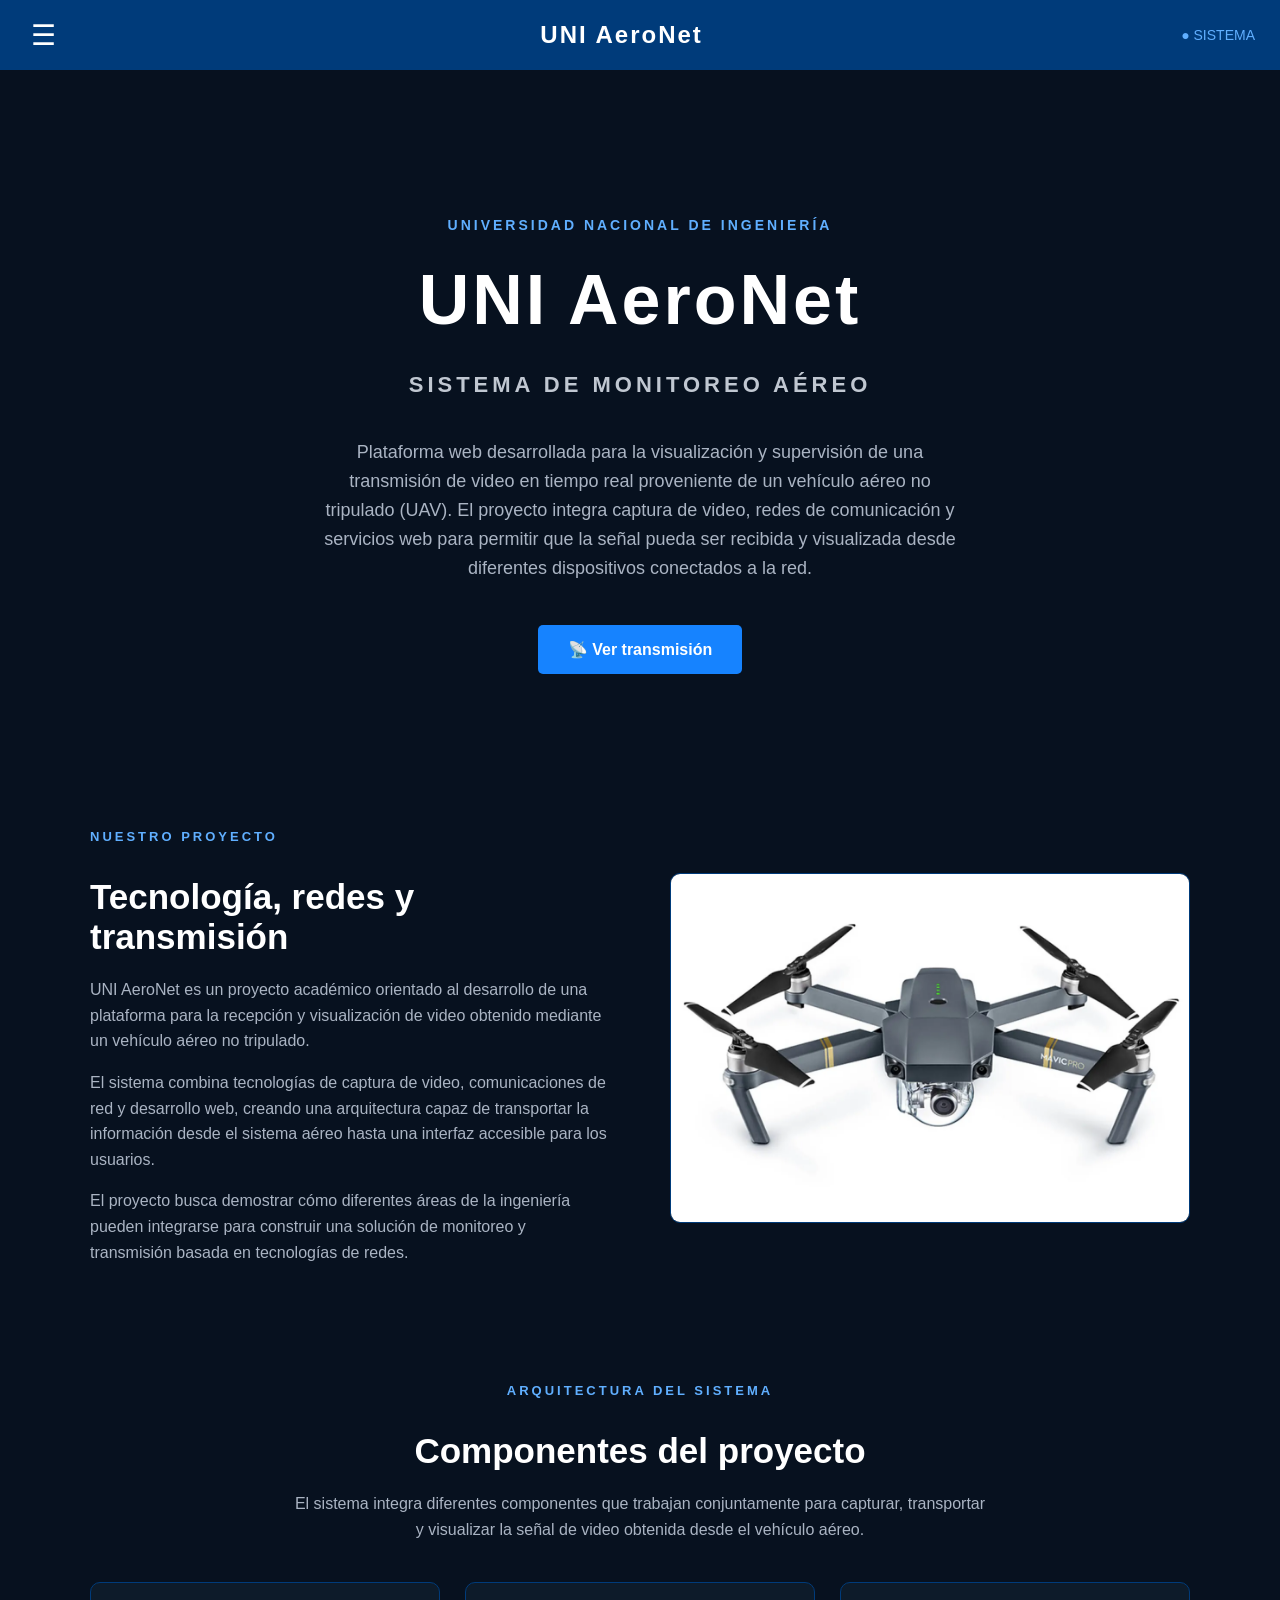
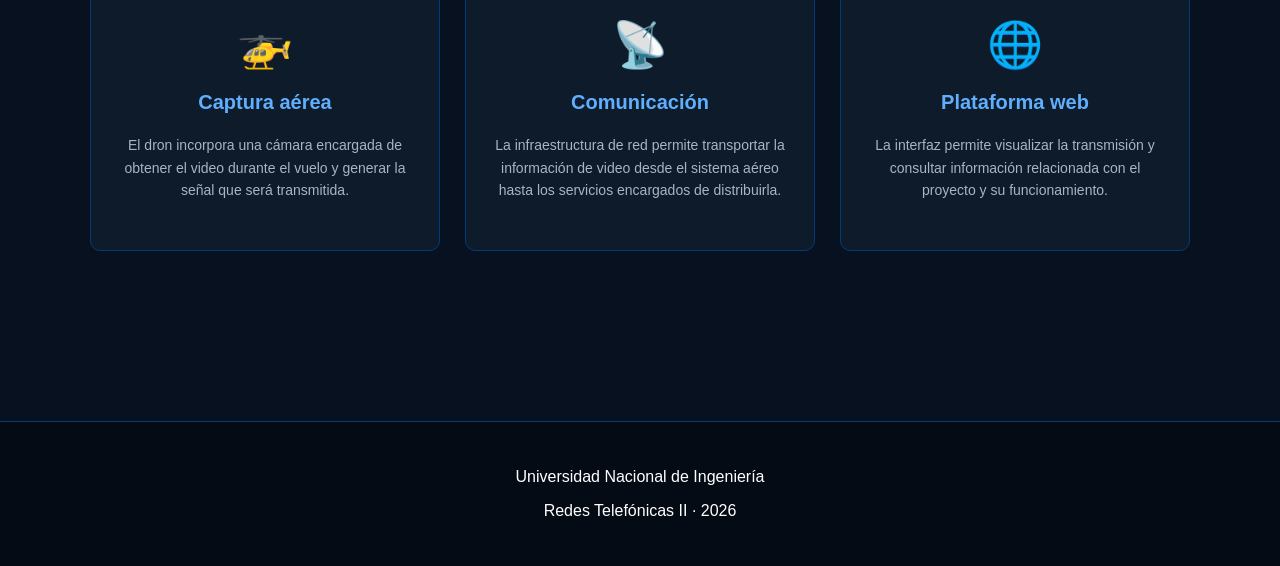
==== proyectoDron/index.html @ e0f22a38 "Add files via upload" ====
﻿<!DOCTYPE html>
<html lang="es">

<head>

    <!-- ================================================== -->
    <!-- CONFIGURACIÓN DE LA PÁGINA                          -->
    <!-- ================================================== -->

    <meta charset="UTF-8">
    <meta name="viewport" content="width=device-width, initial-scale=1.0">

    <title>UNI AeroNet</title>

    <link rel="stylesheet" href="css/style.css">

</head>


<body>

    <!-- ================================================== -->
    <!-- ENCABEZADO                                         -->
    <!-- ================================================== -->

    <header>

        <button id="menuButton">
            ☰
        </button>

        <h1>
            UNI AeroNet
        </h1>

        <div id="systemStatus">
            ● SISTEMA
        </div>

    </header>


    <!-- ================================================== -->
    <!-- MENÚ LATERAL                                       -->
    <!-- ================================================== -->

    <aside id="sideMenu">

        <button id="closeMenu">
            ✕
        </button>

        <h2>
            UNI AeroNet
        </h2>

        <nav>

            <button onclick="mostrarSeccion('inicio')">
                🏠 Inicio
            </button>

            <button onclick="mostrarSeccion('transmision')">
                📡 Transmisión
            </button>

            <button onclick="mostrarSeccion('multimedia')">
                🎥 Multimedia
            </button>

            <button onclick="mostrarSeccion('creditos')">
                👥 Créditos
            </button>

        </nav>

    </aside>


    <!-- ================================================== -->
    <!-- CONTENIDO PRINCIPAL                                -->
    <!-- ================================================== -->

    <main>


        <!-- ================================================== -->
        <!-- SECCIÓN: INICIO                                    -->
        <!-- ================================================== -->

        <section id="inicio" class="seccion">

            <!-- ================================================== -->
            <!-- PORTADA                                            -->
            <!-- ================================================== -->

            <div class="hero">

                <p class="heroUniversidad">
                    UNIVERSIDAD NACIONAL DE INGENIERÍA
                </p>

                <h2>
                    UNI AeroNet
                </h2>

                <h3>
                    SISTEMA DE MONITOREO AÉREO
                </h3>

                <p class="heroDescripcion">

                    Plataforma web desarrollada para la visualización
                    y supervisión de una transmisión de video en tiempo
                    real proveniente de un vehículo aéreo no tripulado (UAV).

                    El proyecto integra captura de video, redes de
                    comunicación y servicios web para permitir que la
                    señal pueda ser recibida y visualizada desde
                    diferentes dispositivos conectados a la red.

                </p>

                <button class="botonPrincipal"
                        onclick="mostrarSeccion('transmision')">

                    📡 Ver transmisión

                </button>

            </div>


            <!-- ================================================== -->
            <!-- INFORMACIÓN DEL PROYECTO                            -->
            <!-- ================================================== -->

            <div class="proyectoInicio">

                <div class="textoProyecto">

                    <p class="etiqueta">
                        NUESTRO PROYECTO
                    </p>

                    <h2>
                        Tecnología, redes y transmisión
                    </h2>

                    <p>

                        UNI AeroNet es un proyecto académico orientado
                        al desarrollo de una plataforma para la recepción
                        y visualización de video obtenido mediante un
                        vehículo aéreo no tripulado.

                    </p>

                    <p>

                        El sistema combina tecnologías de captura de video,
                        comunicaciones de red y desarrollo web, creando
                        una arquitectura capaz de transportar la información
                        desde el sistema aéreo hasta una interfaz accesible
                        para los usuarios.

                    </p>

                    <p>

                        El proyecto busca demostrar cómo diferentes áreas
                        de la ingeniería pueden integrarse para construir
                        una solución de monitoreo y transmisión basada
                        en tecnologías de redes.

                    </p>

                </div>


                <div class="imagenDron">

                    <img src="images/dron-referencia.jpg"
                         alt="Dron cuadricóptero con cámara">

                </div>

            </div>


            <!-- ================================================== -->
            <!-- ARQUITECTURA DEL SISTEMA                           -->
            <!-- ================================================== -->

            <div class="tecnologias">

                <p class="etiqueta">
                    ARQUITECTURA DEL SISTEMA
                </p>

                <h2>
                    Componentes del proyecto
                </h2>

                <p class="descripcionTecnologias">

                    El sistema integra diferentes componentes que trabajan
                    conjuntamente para capturar, transportar y visualizar
                    la señal de video obtenida desde el vehículo aéreo.

                </p>


                <div class="tarjetasTecnologia">

                    <div class="tarjeta">

                        <span class="icono">
                            🚁
                        </span>

                        <h3>
                            Captura aérea
                        </h3>

                        <p>

                            El dron incorpora una cámara encargada de
                            obtener el video durante el vuelo y generar
                            la señal que será transmitida.

                        </p>

                    </div>


                    <div class="tarjeta">

                        <span class="icono">
                            📡
                        </span>

                        <h3>
                            Comunicación
                        </h3>

                        <p>

                            La infraestructura de red permite transportar
                            la información de video desde el sistema aéreo
                            hasta los servicios encargados de distribuirla.

                        </p>

                    </div>


                    <div class="tarjeta">

                        <span class="icono">
                            🌐
                        </span>

                        <h3>
                            Plataforma web
                        </h3>

                        <p>

                            La interfaz permite visualizar la transmisión
                            y consultar información relacionada con el
                            proyecto y su funcionamiento.

                        </p>

                    </div>

                </div>

            </div>

        </section>


        <!-- ================================================== -->
        <!-- SECCIÓN: TRANSMISIÓN                               -->
        <!-- ================================================== -->

        <section id="transmision" class="seccion oculto">


            <p class="etiqueta">
                TRANSMISIÓN AÉREA
            </p>

            <h2>
                Transmisión en vivo
            </h2>

            <p>
                Señal proveniente del sistema aéreo.
            </p>



            <!-- ÁREA DEL VIDEO -->

            <div id="videoContainer">

                <img src="images/transmision-esperando.png"
                     alt="Grupo 1 esperando la conexión de la transmisión">

            </div>



            <!-- ESTADO DE LA TRANSMISIÓN -->

            <div class="estadoTransmision">


                <div class="estadoItem">

                    <span>
                        ●
                    </span>

                    <div>

                        <strong>
                            SISTEMA
                        </strong>

                        <p>
                            ESPERANDO
                        </p>

                    </div>

                </div>


                <div class="estadoItem">

                    <span>
                        ●
                    </span>

                    <div>

                        <strong>
                            CONEXIÓN
                        </strong>

                        <p>
                            ESPERANDO
                        </p>

                    </div>

                </div>


                <div class="estadoItem">

                    <span>
                        ●
                    </span>

                    <div>

                        <strong>
                            VIDEO
                        </strong>

                        <p>
                            ESPERANDO
                        </p>

                    </div>

                </div>


                <div class="estadoItem">

                    <span>
                        ●
                    </span>

                    <div>

                        <strong>
                            SEÑAL
                        </strong>

                        <p>
                            NO DISPONIBLE
                        </p>

                    </div>

                </div>


            </div>



            <!-- INFORMACIÓN DE LA TRANSMISIÓN -->

            <div class="sobreTransmision">

                <p class="etiqueta">
                    SOBRE LA TRANSMISIÓN
                </p>

                <p>

                    Esta plataforma permite visualizar la señal
                    de video obtenida mediante el sistema aéreo.
                    Cuando la transmisión se encuentre disponible,
                    será presentada en este espacio.

                </p>

            </div>

        </section>


        <!-- ================================================== -->
        <!-- SECCIÓN: MULTIMEDIA                                -->
        <!-- ================================================== -->

        <section id="multimedia" class="seccion oculto">


            <!-- ================================================== -->
            <!-- ENCABEZADO                                         -->
            <!-- ================================================== -->

            <p class="etiqueta">
                RECURSOS DEL PROYECTO
            </p>

            <h2>
                Multimedia
            </h2>

            <p class="descripcionMultimedia">

                Material audiovisual y recursos relacionados con los
                sistemas aéreos, las comunicaciones inalámbricas y el
                desarrollo de la plataforma UNI AeroNet.

            </p>



            <!-- ================================================== -->
            <!-- CATEGORÍAS                                         -->
            <!-- ================================================== -->

            <div class="categoriasMultimedia">


                <!-- ---------- Sistemas aéreos ---------- -->

                <div class="categoriaMultimedia">

                    <span class="iconoCategoria">
                        🚁
                    </span>

                    <h3>
                        Sistemas aéreos
                    </h3>

                    <p>
                        Información y material relacionado con la
                        construcción y funcionamiento de vehículos
                        aéreos no tripulados.
                    </p>

                </div>


                <!-- ---------- Comunicación y redes ---------- -->

                <div class="categoriaMultimedia">

                    <span class="iconoCategoria">
                        📡
                    </span>

                    <h3>
                        Comunicación y redes
                    </h3>

                    <p>
                        Recursos relacionados con la transmisión
                        inalámbrica de información y tecnologías
                        de comunicación como LoRa.
                    </p>

                </div>


                <!-- ---------- Desarrollo web ---------- -->

                <div class="categoriaMultimedia">

                    <span class="iconoCategoria">
                        💻
                    </span>

                    <h3>
                        Desarrollo web
                    </h3>

                    <p>
                        Material relacionado con HTML, CSS, JavaScript
                        y la construcción de la plataforma web.
                    </p>

                </div>


            </div>



            <!-- ================================================== -->
            <!-- VIDEOS RECOMENDADOS                                -->
            <!-- ================================================== -->

            <div class="multimediaBloque">

                <p class="etiqueta">
                    VIDEOS RECOMENDADOS
                </p>

                <h3 class="tituloMultimedia">
                    Guías y material de referencia
                </h3>


                <div class="videosGrid">


                    <!-- ================================================== -->
                    <!-- VIDEO 1: DRON                                     -->
                    <!-- ================================================== -->

                    <article class="videoYoutube">

                        <div class="miniaturaVideo">

                            <img src="https://img.youtube.com/vi/1TxWYpWXe4I/hqdefault.jpg"
                                 alt="Tutorial para armar un dron paso a paso">

                            <div class="iconoPlay">
                                ▶
                            </div>

                        </div>


                        <div class="videoContenido">

                            <span class="categoriaVideo">
                                🚁 SISTEMAS AÉREOS
                            </span>

                            <h3>
                                Construcción de un dron paso a paso
                            </h3>

                            <p>
                                Tutorial de referencia sobre el montaje
                                y construcción de un vehículo aéreo no tripulado.
                            </p>

                            <a href="https://youtu.be/1TxWYpWXe4I"
                               target="_blank"
                               rel="noopener noreferrer"
                               class="botonVideo">

                                ▶ Ver en YouTube

                            </a>

                        </div>

                    </article>



                    <!-- ================================================== -->
                    <!-- VIDEO 2: LoRa                                     -->
                    <!-- ================================================== -->

                    <article class="videoYoutube">

                        <div class="miniaturaVideo">

                            <img src="https://img.youtube.com/vi/mCVtn_sfCrs/hqdefault.jpg"
                                 alt="Transmisor y receptor LoRa">

                            <div class="iconoPlay">
                                ▶
                            </div>

                        </div>


                        <div class="videoContenido">

                            <span class="categoriaVideo">
                                📡 COMUNICACIÓN Y REDES
                            </span>

                            <h3>
                                Transmisor y receptor LoRa
                            </h3>

                            <p>
                                Tutorial sobre la construcción de un sistema
                                transmisor y receptor utilizando módulos LoRa,
                                aplicable a drones y otros proyectos electrónicos.
                            </p>

                            <a href="https://youtu.be/mCVtn_sfCrs"
                               target="_blank"
                               rel="noopener noreferrer"
                               class="botonVideo">

                                ▶ Ver en YouTube

                            </a>

                        </div>

                    </article>



                    <!-- ================================================== -->
                    <!-- VIDEO 3: DESARROLLO WEB                            -->
                    <!-- ================================================== -->

                    <article class="videoYoutube">

                        <div class="miniaturaVideo">

                            <img src="https://img.youtube.com/vi/zwlcgpKV68Q/hqdefault.jpg"
                                 alt="Tutorial para crear una página web">

                            <div class="iconoPlay">
                                ▶
                            </div>

                        </div>


                        <div class="videoContenido">

                            <span class="categoriaVideo">
                                💻 DESARROLLO WEB
                            </span>

                            <h3>
                                Desarrollo de una página web
                            </h3>

                            <p>
                                Tutorial de referencia para la creación
                                y estructuración de una página web mediante
                                HTML y Visual Studio.
                            </p>

                            <a href="https://youtu.be/zwlcgpKV68Q"
                               target="_blank"
                               rel="noopener noreferrer"
                               class="botonVideo">

                                ▶ Ver en YouTube

                            </a>

                        </div>

                    </article>



                    <!-- ================================================== -->
                    <!-- VIDEO 4: YOUTUBE + HTML                            -->
                    <!-- ================================================== -->

                    <article class="videoYoutube">

                        <div class="miniaturaVideo">

                            <img src="hoa.np4"
                                 alt="Cómo insertar un video de YouTube en HTML">

                            <div class="iconoPlay">
                                ▶
                            </div>

                        </div>


                        <div class="videoContenido">

                            <span class="categoriaVideo">
                                💻 DESARROLLO WEB
                            </span>

                            <h3>
                                Integración de videos en HTML
                            </h3>

                            <p>
                                Tutorial sobre cómo incorporar contenido
                                audiovisual de YouTube dentro de una página web.
                            </p>

                            <a href="https://youtu.be/uzB_bVqXgLU"
                               target="_blank"
                               rel="noopener noreferrer"
                               class="botonVideo">

                                ▶ Ver en YouTube

                            </a>

                        </div>

                    </article>


                </div>

            </div>



            <!-- ================================================== -->
            <!-- GALERÍA                                            -->
            <!-- ================================================== -->

            <div class="multimediaBloque">

                <p class="etiqueta">
                    GALERÍA
                </p>

                <h3 class="tituloMultimedia">
                    Imágenes del proyecto
                </h3>


                <div class="galeriaGrid">


                    <!-- ================================================== -->
                    <!-- IMAGEN 1                                           -->
                    <!-- ================================================== -->

                    <article class="imagenGaleria">

                        <img src="images/dron-referencia.jpg"
                             alt="Imagen de referencia del dron">

                        <div class="galeriaTexto">

                            <h3>
                                Sistema aéreo
                            </h3>

                            <p>
                                Imagen de referencia del vehículo aéreo
                                utilizado en el proyecto.
                            </p>

                        </div>

                    </article>



                    <!-- ================================================== -->
                    <!-- IMAGEN 2                                           -->
                    <!-- ================================================== -->

                    <article class="imagenGaleria">

                        <img src="images/wasa.jpg"
                             alt="Imagen de referencia del wasa">

                        <div class="galeriaTexto">

                            <h3>
                                foto de relleno
                            </h3>

                            <p>
                                usada para referenciar a los
                                fantasmones de la clase.
                            </p>

                        </div>

                    </article>



                    <!-- ================================================== -->
                    <!-- IMAGEN 3                                           -->
                    <!-- ================================================== -->

                    <article class="imagenGaleria">

                        <img src="images/grupo1-1.jpg"
                             alt="Imagen de miembros del equipo telecom">

                        <div class="galeriaTexto">

                            <h3>
                                grupo 1 chambeando
                            </h3>

                            <p>
                                compañeritos modificando el codigo
                            </p>

                        </div>

                    </article>



                    <!-- ================================================== -->
                    <!-- IMAGEN 4                                           -->
                    <!-- ================================================== -->

                    <article class="imagenGaleria">

                        <img src="images/grupo1-2.jpg"
                             alt="otra perspectiva de los miembros">

                        <div class="galeriaTexto">

                            <h3>
                                alumnos chambeadores
                            </h3>

                            <p>
                                compañeres trabajando en la interfaz web
                            </p>

                        </div>

                    </article>


                </div>

            </div>



            <!-- ================================================== -->
            <!-- RECURSOS RELACIONADOS                              -->
            <!-- ================================================== -->

            <div class="recursosRelacionados">

                <p class="etiqueta">
                    RECURSOS RELACIONADOS
                </p>

                <h3>
                    Conexión con UNI AeroNet
                </h3>

                <p>

                    Los recursos presentados en esta sección están
                    relacionados con las diferentes etapas que conforman
                    UNI AeroNet. La construcción del sistema aéreo,
                    la comunicación inalámbrica, la transmisión de datos
                    y el desarrollo de la plataforma web forman parte de
                    una misma arquitectura orientada al monitoreo y
                    transmisión de información desde un sistema aéreo.

                </p>

                <p>

                    Estos materiales funcionan como referencias técnicas
                    y educativas para comprender algunas de las tecnologías
                    utilizadas o relacionadas con el desarrollo del proyecto.

                </p>

            </div>


        </section>


        <!-- ================================================== -->
        <!-- SECCIÓN: CRÉDITOS                                  -->
        <!-- ================================================== -->

        <section id="creditos" class="seccion oculto">

            <p class="etiqueta">
                EQUIPO DEL PROYECTO
            </p>

            <h2>
                Créditos
            </h2>

            <p>
                Proyecto académico de Redes Telefónicas II · UNI
            </p>


            <!-- ================================================== -->
            <!-- AGRADECIMIENTO ESPECIAL                            -->
            <!-- ================================================== -->

            <div class="cartaAgradecimiento">

                <span class="comillaDecorativa">
                    “
                </span>

                <p class="textoCarta">

                    Al Ing. Jorge González, docente de Redes Telefónicas II:
                    gracias por cada enseñanza, por la paciencia y por los
                    consejos que nos guiaron durante todo este semestre.

                    Este proyecto no habría llegado hasta aquí sin su
                    acompañamiento y disposición para ayudarnos en cada etapa.

                </p>

                <p class="firmaCarta">
                    — Con aprecio, el equipo de UNI AeroNet 🛰️
                </p>

            </div>


            <!-- ================================================== -->
            <!-- GRUPOS DEL PROYECTO                                -->
            <!-- ================================================== -->

            <h3 class="hudGrupoTitulo">
                🚁 Grupo 0 · Captura aérea
            </h3>

            <div class="hudGrid">

                <div class="hudCard hudPendiente">

                    <div class="hudHeader">

                        <span class="hudId">
                            ID-??
                        </span>

                        <span class="hudEstado pendiente">
                            ● POR CONFIRMAR
                        </span>

                    </div>

                    <h4>
                        Integrantes por confirmar
                    </h4>

                    <p class="hudRol">
                        Operación del dron y comunicación LoRa
                    </p>

                </div>

            </div>


            <h3 class="hudGrupoTitulo">
                🎨 Grupo 1 · Diseño e interfaz web
            </h3>

            <div class="hudGrid">

                <div class="hudCard">

                    <div class="hudHeader">

                        <span class="hudId">
                            ID-01
                        </span>

                        <span class="hudEstado">
                            ● ACTIVO
                        </span>

                    </div>

                    <h4>
                        Ing. Mario Garay
                    </h4>

                    <p class="hudRol">
                        Coordinación general
                    </p>

                    <p class="hudDato">
                        Estructuración base del HTML y organización del proyecto.
                    </p>

                </div>


                <div class="hudCard">

                    <div class="hudHeader">

                        <span class="hudId">
                            ID-02
                        </span>

                        <span class="hudEstado">
                            ● ACTIVO
                        </span>

                    </div>

                    <h4>
                        Ing. Barbara Pérez
                    </h4>

                    <p class="hudRol">
                        Contenido e identidad del proyecto
                    </p>

                    <p class="hudDato">
                        Redacción de los textos de presentación y desarrollo
                        de la sección Inicio.
                    </p>

                </div>


                <div class="hudCard">

                    <div class="hudHeader">

                        <span class="hudId">
                            ID-03
                        </span>

                        <span class="hudEstado">
                            ● ACTIVO
                        </span>

                    </div>

                    <h4>
                        Ing. Yarely Ibarra
                    </h4>

                    <p class="hudRol">
                        Módulo de transmisión
                    </p>

                    <p class="hudDato">
                        Diseño del reproductor de video y los indicadores
                        de estado de la señal.
                    </p>

                </div>


                <div class="hudCard">

                    <div class="hudHeader">

                        <span class="hudId">
                            ID-04
                        </span>

                        <span class="hudEstado">
                            ● ACTIVO
                        </span>

                    </div>

                    <h4>
                        Ing. Camilo Amador
                    </h4>

                    <p class="hudRol">
                        Multimedia y créditos
                    </p>

                    <p class="hudDato">
                        Estructura de las secciones de contenido audiovisual
                        y presentación del equipo.
                    </p>

                </div>


                <div class="hudCard">

                    <div class="hudHeader">

                        <span class="hudId">
                            ID-05
                        </span>

                        <span class="hudEstado">
                            ● ACTIVO
                        </span>

                    </div>

                    <h4>
                        Ing. Cristian Marenco
                    </h4>

                    <p class="hudRol">
                        Identidad visual y navegación
                    </p>

                    <p class="hudDato">
                        Paleta de colores, diseño responsivo y comportamiento
                        del menú lateral.
                    </p>

                </div>

            </div>


            <h3 class="hudGrupoTitulo">
                💻 Grupo 2 · Lógica y transmisión
            </h3>

            <div class="hudGrid">

                <div class="hudCard">

                    <div class="hudHeader">

                        <span class="hudId">
                            ID-06
                        </span>

                        <span class="hudEstado">
                            ● ACTIVO
                        </span>

                    </div>

                    <h4>
                        Erwin Orozco
                    </h4>

                    <p class="hudRol">
                        Desarrollo y funcionalidad
                    </p>

                </div>


                <div class="hudCard">

                    <div class="hudHeader">

                        <span class="hudId">
                            ID-07
                        </span>

                        <span class="hudEstado">
                            ● ACTIVO
                        </span>

                    </div>

                    <h4>
                        Christian Taleno
                    </h4>

                    <p class="hudRol">
                        Desarrollo y funcionalidad
                    </p>

                </div>


                <div class="hudCard">

                    <div class="hudHeader">

                        <span class="hudId">
                            ID-08
                        </span>

                        <span class="hudEstado">
                            ● ACTIVO
                        </span>

                    </div>

                    <h4>
                        Adán López
                    </h4>

                    <p class="hudRol">
                        Desarrollo y funcionalidad
                    </p>

                </div>


                <div class="hudCard">

                    <div class="hudHeader">

                        <span class="hudId">
                            ID-09
                        </span>

                        <span class="hudEstado">
                            ● ACTIVO
                        </span>

                    </div>

                    <h4>
                        Steven López
                    </h4>

                    <p class="hudRol">
                        Desarrollo y funcionalidad
                    </p>

                </div>


                <div class="hudCard hudIncognita">

                    <div class="hudHeader">

                        <span class="hudId">
                            ID-??
                        </span>

                        <span class="hudEstado pendiente">
                            ● POR IDENTIFICAR
                        </span>

                    </div>

                    <h4>
                        ❓ Integrante desconocido
                    </h4>

                    <p class="hudRol">
                        Desarrollo y funcionalidad
                    </p>

                    <p class="hudDato">
                        Nombre pendiente de confirmar.
                    </p>

                </div>

            </div>


            <h3 class="hudGrupoTitulo">
                ☁️ Grupo 3 · Infraestructura y servicios
            </h3>

            <div class="hudGrid">

                <div class="hudCard">

                    <div class="hudHeader">

                        <span class="hudId">
                            ID-10
                        </span>

                        <span class="hudEstado">
                            ● ACTIVO
                        </span>

                    </div>

                    <h4>
                        Luis Armando
                    </h4>

                    <p class="hudRol">
                        Publicación en la nube y licencias
                    </p>

                </div>

            </div>

        </section>

    </main>


    <!-- ================================================== -->
    <!-- PIE DE PÁGINA                                      -->
    <!-- ================================================== -->

    <footer>

        <p>
            Universidad Nacional de Ingeniería
        </p>

        <p>
            Redes Telefónicas II · 2026
        </p>

    </footer>


    <!-- ================================================== -->
    <!-- JAVASCRIPT                                         -->
    <!-- ================================================== -->

    <script src="js/script.js"></script>

</body>

</html>
---- proyectoDron/css/style.css ----
/* ================================================== */
/* PALETA DE COLORES DEL PROYECTO                    */
/* ================================================== */

:root {
    /* Azul muy oscuro � fondo principal de la p�gina */
    --azul-oscuro: #07111F;
    /* Azul oscuro � encabezado y men� lateral */
    --azul-marino: #003B7A;
    /* Azul brillante � botones y elementos destacados */
    --azul-brillante: #1683FF;
    /* Azul claro � textos destacados e indicadores */
    --azul-claro: #60AFFF;
    /* Azul gris�ceo oscuro � fondo de tarjetas */
    --azul-grisaceo: #0D1B2A;
    /* Negro azulado � fondo del reproductor de video */
    --negro-azulado: #02060B;
    /* Azul casi negro � fondo del pie de p�gina */
    --azul-negro: #050B14;
    /* Gris claro � t�tulos y elementos secundarios */
    --gris-claro: #C0C7D1;
    /* Gris azulado � textos secundarios */
    --gris-azulado: #AAB4C3;
    /* Blanco � textos principales */
    --blanco: #FFFFFF;
}


/* ================================================== */
/* CONFIGURACI�N GENERAL                              */
/* ================================================== */

* {
    box-sizing: border-box;
}


body {
    margin: 0;
    background-color: var(--azul-oscuro);
    color: var(--blanco);
    font-family: Arial, sans-serif;
}


/* ================================================== */
/* ENCABEZADO                                          */
/* ================================================== */

header {
    height: 70px;
    background-color: var(--azul-marino);
    display: flex;
    align-items: center;
    justify-content: space-between;
    padding: 0 25px;
}


    header h1 {
        margin: 0;
        font-size: 24px;
        letter-spacing: 2px;
    }


/* ================================================== */
/* BOTONES DEL ENCABEZADO                              */
/* ================================================== */

#menuButton {
    font-size: 28px;
    background: none;
    color: var(--blanco);
    border: none;
    cursor: pointer;
    transition: 0.3s;
}


    #menuButton:hover {
        color: var(--azul-claro);
        transform: scale(1.1);
    }


#systemStatus {
    color: var(--azul-claro);
    font-size: 14px;
}


/* ================================================== */
/* MEN� LATERAL                                        */
/* ================================================== */

#sideMenu {
    position: fixed;
    top: 0;
    left: -320px;
    width: 280px;
    height: 100%;
    background-color: var(--azul-marino);
    padding: 25px;
    z-index: 1000;
    transition: 0.3s;
    box-shadow: 5px 0 20px rgba(0, 0, 0, 0.4);
}


    #sideMenu h2 {
        margin-top: 40px;
        color: var(--blanco);
    }


/* ================================================== */
/* BOT�N CERRAR                                        */
/* ================================================== */

#closeMenu {
    background: none;
    border: none;
    color: var(--blanco);
    font-size: 25px;
    cursor: pointer;
}


    #closeMenu:hover {
        color: var(--azul-claro);
    }


/* ================================================== */
/* OPCIONES DEL MEN�                                  */
/* ================================================== */

nav {
    display: flex;
    flex-direction: column;
    gap: 12px;
    margin-top: 40px;
}


    nav button {
        padding: 15px;
        background-color: transparent;
        color: var(--blanco);
        border: 1px solid transparent;
        cursor: pointer;
        text-align: left;
        font-size: 16px;
        border-radius: 6px;
        transition: 0.3s;
    }


        nav button:hover {
            background-color: var(--azul-brillante);
            border-color: var(--azul-claro);
            transform: translateX(5px);
        }


/* ================================================== */
/* ESTRUCTURA GENERAL DE LAS SECCIONES                */
/* ================================================== */

main {
    min-height: 80vh;
}


.seccion {
    padding: 70px 30px;
    text-align: center;
}


    .seccion h2 {
        font-size: 35px;
        margin-bottom: 20px;
    }


    .seccion h3 {
        color: var(--azul-claro);
    }


    .seccion p {
        color: var(--gris-azulado);
        line-height: 1.6;
    }


.oculto {
    display: none;
}


/* ================================================== */
/* SECCI�N: INICIO                                    */
/* ================================================== */

/* ---------- Portada ---------- */

.hero {
    min-height: 550px;
    display: flex;
    flex-direction: column;
    justify-content: center;
    align-items: center;
    text-align: center;
    padding: 60px 20px;
}


.heroUniversidad {
    color: var(--azul-claro) !important;
    font-size: 14px;
    letter-spacing: 3px;
    font-weight: bold;
}


.hero h2 {
    font-size: 70px;
    margin: 10px 0;
    letter-spacing: 3px;
}


.hero h3 {
    color: var(--gris-claro);
    font-size: 22px;
    letter-spacing: 4px;
}


.heroDescripcion {
    max-width: 650px;
    font-size: 18px;
}


/* ---------- Bot�n principal ---------- */

.botonPrincipal {
    margin-top: 25px;
    padding: 15px 30px;
    background-color: var(--azul-brillante);
    color: var(--blanco);
    border: none;
    border-radius: 5px;
    font-size: 16px;
    font-weight: bold;
    cursor: pointer;
    transition: 0.3s;
}


    .botonPrincipal:hover {
        background-color: var(--azul-claro);
        transform: translateY(-3px);
        box-shadow: 0 8px 20px rgba(22, 131, 255, 0.3);
    }


/* ---------- Informaci�n del proyecto ---------- */

.proyectoInicio {
    max-width: 1100px;
    margin: 80px auto;
    display: grid;
    grid-template-columns: 1fr 1fr;
    gap: 60px;
    align-items: center;
    text-align: left;
}


.etiqueta {
    color: var(--azul-claro) !important;
    font-size: 13px;
    font-weight: bold;
    letter-spacing: 3px;
}


.textoProyecto h2 {
    font-size: 35px;
}


/* ---------- Imagen del dron ---------- */

.imagenDron {
    height: 350px;
    background-color: var(--negro-azulado);
    border: 1px solid var(--azul-marino);
    border-radius: 10px;
    overflow: hidden;
}


    .imagenDron img {
        width: 100%;
        height: 100%;
        object-fit: cover;
        display: block;
        transition: 0.5s;
    }


    .imagenDron:hover img {
        transform: scale(1.05);
    }


/* ---------- Tecnolog�as ---------- */

.tecnologias {
    width: 100%;
    max-width: 1100px;
    margin: 100px auto;
}


.descripcionTecnologias {
    max-width: 700px;
    margin: 0 auto 40px auto;
    color: var(--gris-azulado);
    line-height: 1.7;
}


.tarjetasTecnologia {
    width: 100%;
    display: grid;
    grid-template-columns: repeat(3, 1fr);
    gap: 25px;
    margin-top: 40px;
}


.tarjeta {
    padding: 35px 25px;
    background-color: var(--azul-grisaceo);
    border: 1px solid var(--azul-marino);
    border-radius: 10px;
    transition: 0.3s;
}


    .tarjeta:hover {
        transform: translateY(-8px);
        border-color: var(--azul-brillante);
        box-shadow: 0 10px 30px rgba(22, 131, 255, 0.15);
    }


.icono {
    font-size: 45px;
}


.tarjeta h3 {
    font-size: 20px;
}


.tarjeta p {
    font-size: 14px;
}


/* ================================================== */
/* SECCI�N: TRANSMISI�N                               */
/* ================================================== */

/* ---------- �rea del video ---------- */

#videoContainer {
    width: 70%;
    max-width: 900px;
    height: 400px;
    margin: 35px auto;
    background-color: var(--negro-azulado);
    border: 1px solid var(--azul-marino);
    display: flex;
    justify-content: center;
    align-items: center;
    overflow: hidden;
    border-radius: 8px;
}


    /* Imagen de espera */

    #videoContainer img {
        width: 100%;
        height: 100%;
        object-fit: contain;
        display: block;
    }


/* ---------- Mensaje del video ---------- */

.mensajeVideo {
    text-align: center;
}


    .mensajeVideo h3 {
        color: var(--blanco);
        letter-spacing: 2px;
    }


    .mensajeVideo p {
        color: var(--gris-azulado);
    }


.puntoEspera {
    color: var(--azul-claro);
    font-size: 25px;
}


/* ---------- Estados de la transmisi�n ---------- */

.estadoTransmision {
    width: 70%;
    max-width: 900px;
    margin: 35px auto;
    display: grid;
    grid-template-columns: repeat(4, 1fr);
    gap: 20px;
}


.estadoItem {
    display: flex;
    align-items: center;
    justify-content: center;
    gap: 12px;
    padding: 15px;
    background-color: var(--azul-grisaceo);
    border: 1px solid var(--azul-marino);
    border-radius: 8px;
}


    .estadoItem > span {
        color: var(--azul-claro);
        font-size: 18px;
    }


    .estadoItem strong {
        display: block;
        font-size: 13px;
        color: var(--blanco);
    }


    .estadoItem p {
        margin: 4px 0 0 0;
        font-size: 12px;
        color: var(--gris-azulado);
    }


/* ---------- Informaci�n sobre la transmisi�n ---------- */

.sobreTransmision {
    max-width: 750px;
    margin: 70px auto 20px auto;
}


    .sobreTransmision p {
        line-height: 1.7;
        color: var(--gris-azulado);
    }


/* ================================================== */
/* SECCI�N: MULTIMEDIA                                */
/* ================================================== */

/* ---------- Descripci�n ---------- */

.descripcionMultimedia {
    max-width: 750px;
    margin: 0 auto 60px auto;
    line-height: 1.7;
}


/* ---------- Categor�as ---------- */

.categoriasMultimedia {
    width: 100%;
    max-width: 1100px;
    margin: 0 auto 100px auto;
    display: grid;
    grid-template-columns: repeat(3, 1fr);
    gap: 25px;
}


/* ---------- Tarjeta de categor�a ---------- */

.categoriaMultimedia {
    padding: 30px 25px;
    background-color: var(--azul-grisaceo);
    border: 1px solid var(--azul-marino);
    border-radius: 10px;
    transition: 0.3s;
}

    .categoriaMultimedia:hover {
        transform: translateY(-6px);
        border-color: var(--azul-brillante);
        box-shadow: 0 10px 30px rgba(22, 131, 255, 0.15);
    }


/* ---------- Iconos ---------- */

.iconoCategoria {
    display: block;
    font-size: 42px;
    margin-bottom: 15px;
}


/* ---------- Bloques ---------- */

.multimediaBloque {
    width: 100%;
    max-width: 1100px;
    margin: 80px auto;
}


/* ---------- T�tulos ---------- */

.tituloMultimedia {
    margin-bottom: 30px;
}


/* ================================================== */
/* VIDEOS                                             */
/* ================================================== */

/* ---------- Distribuci�n ---------- */

.videosGrid {
    display: grid;
    grid-template-columns: repeat(2, 1fr);
    gap: 25px;
}


/* ---------- Tarjeta ---------- */

.videoYoutube {
    background-color: var(--azul-grisaceo);
    border: 1px solid var(--azul-marino);
    border-radius: 10px;
    overflow: hidden;
    text-align: left;
    transition: 0.3s;
}

    .videoYoutube:hover {
        transform: translateY(-5px);
        border-color: var(--azul-brillante);
        box-shadow: 0 10px 30px rgba(22, 131, 255, 0.15);
    }


/* ---------- Miniatura ---------- */

.miniaturaVideo {
    height: 230px;
    position: relative;
    background-color: var(--negro-azulado);
    overflow: hidden;
}

    .miniaturaVideo img {
        width: 100%;
        height: 100%;
        object-fit: cover;
        display: block;
        transition: 0.5s;
    }

.videoYoutube:hover .miniaturaVideo img {
    transform: scale(1.05);
}


/* ---------- Bot�n de reproducci�n ---------- */

.iconoPlay {
    position: absolute;
    top: 50%;
    left: 50%;
    transform: translate(-50%, -50%);
    width: 60px;
    height: 60px;
    display: flex;
    align-items: center;
    justify-content: center;
    background-color: rgba(0, 0, 0, 0.75);
    color: var(--blanco);
    border-radius: 50%;
    font-size: 22px;
    padding-left: 3px;
    transition: 0.3s;
}

.videoYoutube:hover .iconoPlay {
    background-color: var(--azul-brillante);
    transform: translate(-50%, -50%) scale(1.1);
}


/* ---------- Informaci�n ---------- */

.videoContenido {
    padding: 25px;
}

.categoriaVideo {
    display: block;
    margin-bottom: 10px;
    color: var(--azul-claro);
    font-size: 11px;
    font-weight: bold;
    letter-spacing: 1.5px;
}

.videoContenido h3 {
    margin: 0 0 12px 0;
}

.videoContenido p {
    margin-bottom: 20px;
    font-size: 14px;
}


/* ---------- Bot�n YouTube ---------- */

.botonVideo {
    display: inline-block;
    padding: 10px 18px;
    background-color: var(--azul-brillante);
    color: var(--blanco);
    text-decoration: none;
    border-radius: 5px;
    font-size: 13px;
    font-weight: bold;
    transition: 0.3s;
}

    .botonVideo:hover {
        background-color: var(--azul-claro);
        transform: translateY(-2px);
    }


/* ================================================== */
/* GALER�A                                            */
/* ================================================== */

.galeriaGrid {
    display: grid;
    grid-template-columns: repeat(2, 1fr);
    gap: 25px;
}


/* ---------- Imagen ---------- */

.imagenGaleria {
    width: 500px;
    height: 400px;
    position: relative;
    background-color: var(--negro-azulado);
    border: 1px solid var(--azul-marino);
    border-radius: 15px;
    overflow: hidden;
    transition: 0.3s;
}

    .imagenGaleria:hover {
        transform: translateY(-5px);
        border-color: var(--azul-brillante);
    }


    /* ---------- Fotograf�a ---------- */

    .imagenGaleria img {
        width: 100%;
        height: 100%;
        object-fit: cover;
        display: block;
        transition: 0.5s;
    }

    .imagenGaleria:hover img {
        transform: scale(0.70);
    }


/* ---------- Informaci�n ---------- */

.galeriaTexto {
    position: absolute;
    left: 0;
    right: 0;
    bottom: 0;
    padding: 20px;
    background: linear-gradient( transparent, rgba(2, 6, 11, 0.95) );
}

    .galeriaTexto h3 {
        margin: 20px 0 5px 0;
        color: var(--blanco);
    }

    .galeriaTexto p {
        margin: 0;
        font-size: 13px;
    }


/* ================================================== */
/* RECURSOS RELACIONADOS                               */
/* ================================================== */

.recursosRelacionados {
    max-width: 750px;
    margin: 100px auto 30px auto;
    text-align: center;
}

    .recursosRelacionados h3 {
        margin-bottom: 20px;
    }

    .recursosRelacionados p {
        line-height: 1.7;
    }


/* ================================================== */
/* SECCI�N: CR�DITOS                                  */
/* ================================================== */

.grupo {
    background-color: var(--azul-grisaceo);
    border: 1px solid var(--azul-marino);
    padding: 25px;
    margin: 20px auto;
    max-width: 600px;
    border-radius: 8px;
}



/* ================================================== */
/* CR�DITOS: AGRADECIMIENTO ESPECIAL                  */
/* ================================================== */
.cartaAgradecimiento {
    position: relative;
    max-width: 700px;
    margin: 30px auto 60px auto;
    padding: 45px 40px;
    background: linear-gradient(160deg, var(--azul-grisaceo), var(--negro-azulado));
    border: 1px solid var(--azul-marino);
    border-radius: 14px;
    text-align: center;
    overflow: hidden;
}

    .cartaAgradecimiento::before {
        content: "";
        position: absolute;
        top: -40%;
        left: -20%;
        width: 140%;
        height: 140%;
        background: radial-gradient(circle at top left, rgba(22, 131, 255, 0.12), transparent 60%);
        pointer-events: none;
    }

.comillaDecorativa {
    display: block;
    font-size: 60px;
    line-height: 1;
    color: var(--azul-brillante);
    font-family: Georgia, serif;
    margin-bottom: 5px;
}

.textoCarta {
    position: relative;
    font-size: 18px;
    font-style: italic;
    color: var(--gris-claro) !important;
    line-height: 1.8;
    max-width: 560px;
    margin: 0 auto;
}

.firmaCarta {
    position: relative;
    margin-top: 25px !important;
    font-size: 14px;
    letter-spacing: 1px;
    color: var(--azul-claro) !important;
    font-style: normal;
}
/* ================================================== */
/* CR�DITOS: PANEL DE TRIPULACI�N (HUD)               */
/* ================================================== */
.hudGrupoTitulo {
    max-width: 1000px;
    margin: 50px auto 20px auto;
    text-align: left;
    font-size: 18px;
    color: var(--azul-claro);
    border-bottom: 1px solid var(--azul-marino);
    padding-bottom: 10px;
}

.hudGrid {
    max-width: 1000px;
    margin: 0 auto;
    display: grid;
    grid-template-columns: repeat(auto-fit, minmax(220px, 1fr));
    gap: 20px;
}

.hudCard {
    text-align: left;
    background-color: var(--negro-azulado);
    border: 1px solid var(--azul-marino);
    border-radius: 8px;
    padding: 18px;
    transition: 0.3s;
    position: relative;
    overflow: hidden;
}

    .hudCard::before {
        content: "";
        position: absolute;
        inset: 0;
        border-radius: 8px;
        padding: 1px;
        background: linear-gradient(135deg, var(--azul-brillante), transparent 60%);
        opacity: 0;
        transition: 0.3s;
        pointer-events: none;
    }

    .hudCard:hover {
        transform: translateY(-4px);
        box-shadow: 0 8px 25px rgba(22, 131, 255, 0.2);
    }

        .hudCard:hover::before {
            opacity: 1;
        }

.hudHeader {
    display: flex;
    justify-content: space-between;
    font-size: 11px;
    margin-bottom: 10px;
}

.hudId {
    color: var(--gris-azulado);
    letter-spacing: 1px;
}

.hudEstado {
    color: var(--azul-claro);
}

    .hudEstado.pendiente {
        color: var(--gris-azulado);
    }

.hudCard h4 {
    margin: 0 0 5px 0;
    font-size: 16px;
    color: var(--blanco);
}

.hudRol {
    margin: 0;
    font-size: 13px;
    color: var(--azul-claro) !important;
}

.hudDato {
    margin-top: 8px !important;
    font-size: 12px !important;
}

.hudPendiente {
    border-style: dashed;
    opacity: 0.7;
}

.hudIncognita {
    border-style: dashed;
    border-color: var(--gris-azulado);
}

    .hudIncognita h4 {
        color: var(--gris-claro);
    }



/* ================================================== */
/* PIE DE P�GINA                                      */
/* ================================================== */

footer {
    background-color: var(--azul-negro);
    text-align: center;
    padding: 30px;
    border-top: 1px solid var(--azul-marino);
}


/* ================================================== */
/* ADAPTACI�N PARA CELULARES                          */
/* ================================================== */

@media (max-width: 700px) {

    /* ---------- Encabezado ---------- */

    header {
        padding: 0 15px;
    }

        header h1 {
            font-size: 18px;
        }

    #systemStatus {
        font-size: 11px;
    }


    /* ---------- Secciones ---------- */

    .seccion {
        padding: 50px 20px;
    }

        .seccion h2 {
            font-size: 28px;
        }


    /* ---------- Inicio ---------- */

    .hero h2 {
        font-size: 45px;
    }

    .hero h3 {
        font-size: 16px;
    }

    .proyectoInicio {
        grid-template-columns: 1fr;
        gap: 30px;
    }


    /* ---------- Tecnolog�as ---------- */

    .tarjetasTecnologia {
        grid-template-columns: 1fr;
    }


    /* ---------- Transmisi�n ---------- */

    #videoContainer {
        width: 100%;
        height: 250px;
    }

    .estadoTransmision {
        width: 100%;
        grid-template-columns: repeat(2, 1fr);
    }


    /* ---------- Multimedia ---------- */

    .categoriasMultimedia {
        grid-template-columns: 1fr;
        margin-bottom: 60px;
    }

    .multimediaBloque {
        margin: 60px auto;
    }

    .videosGrid {
        grid-template-columns: 1fr;
    }

    .miniaturaVideo {
        height: 200px;
    }

    .galeriaGrid {
        grid-template-columns: 1fr;
    }

    .imagenGaleria {
        height: 240px;
    }

    .recursosRelacionados {
        margin-top: 70px;
    }


    /* ---------- Cr�ditos ---------- */

    .cartaAgradecimiento {
        width: 100%;
        padding: 35px 25px;
        margin-bottom: 50px;
    }

    .comillaDecorativa {
        font-size: 50px;
    }

    .textoCarta {
        font-size: 16px;
        line-height: 1.7;
    }

    .firmaCarta {
        font-size: 13px;
    }

    .hudGrupoTitulo {
        margin-top: 40px;
        font-size: 16px;
    }

    .hudGrid {
        grid-template-columns: 1fr;
        gap: 15px;
    }

    .hudCard {
        padding: 16px;
    }

    .hudHeader {
        font-size: 10px;
    }

    .hudCard h4 {
        font-size: 15px;
    }

    .hudRol {
        font-size: 12px;
    }

    .hudDato {
        font-size: 12px !important;
    }
}
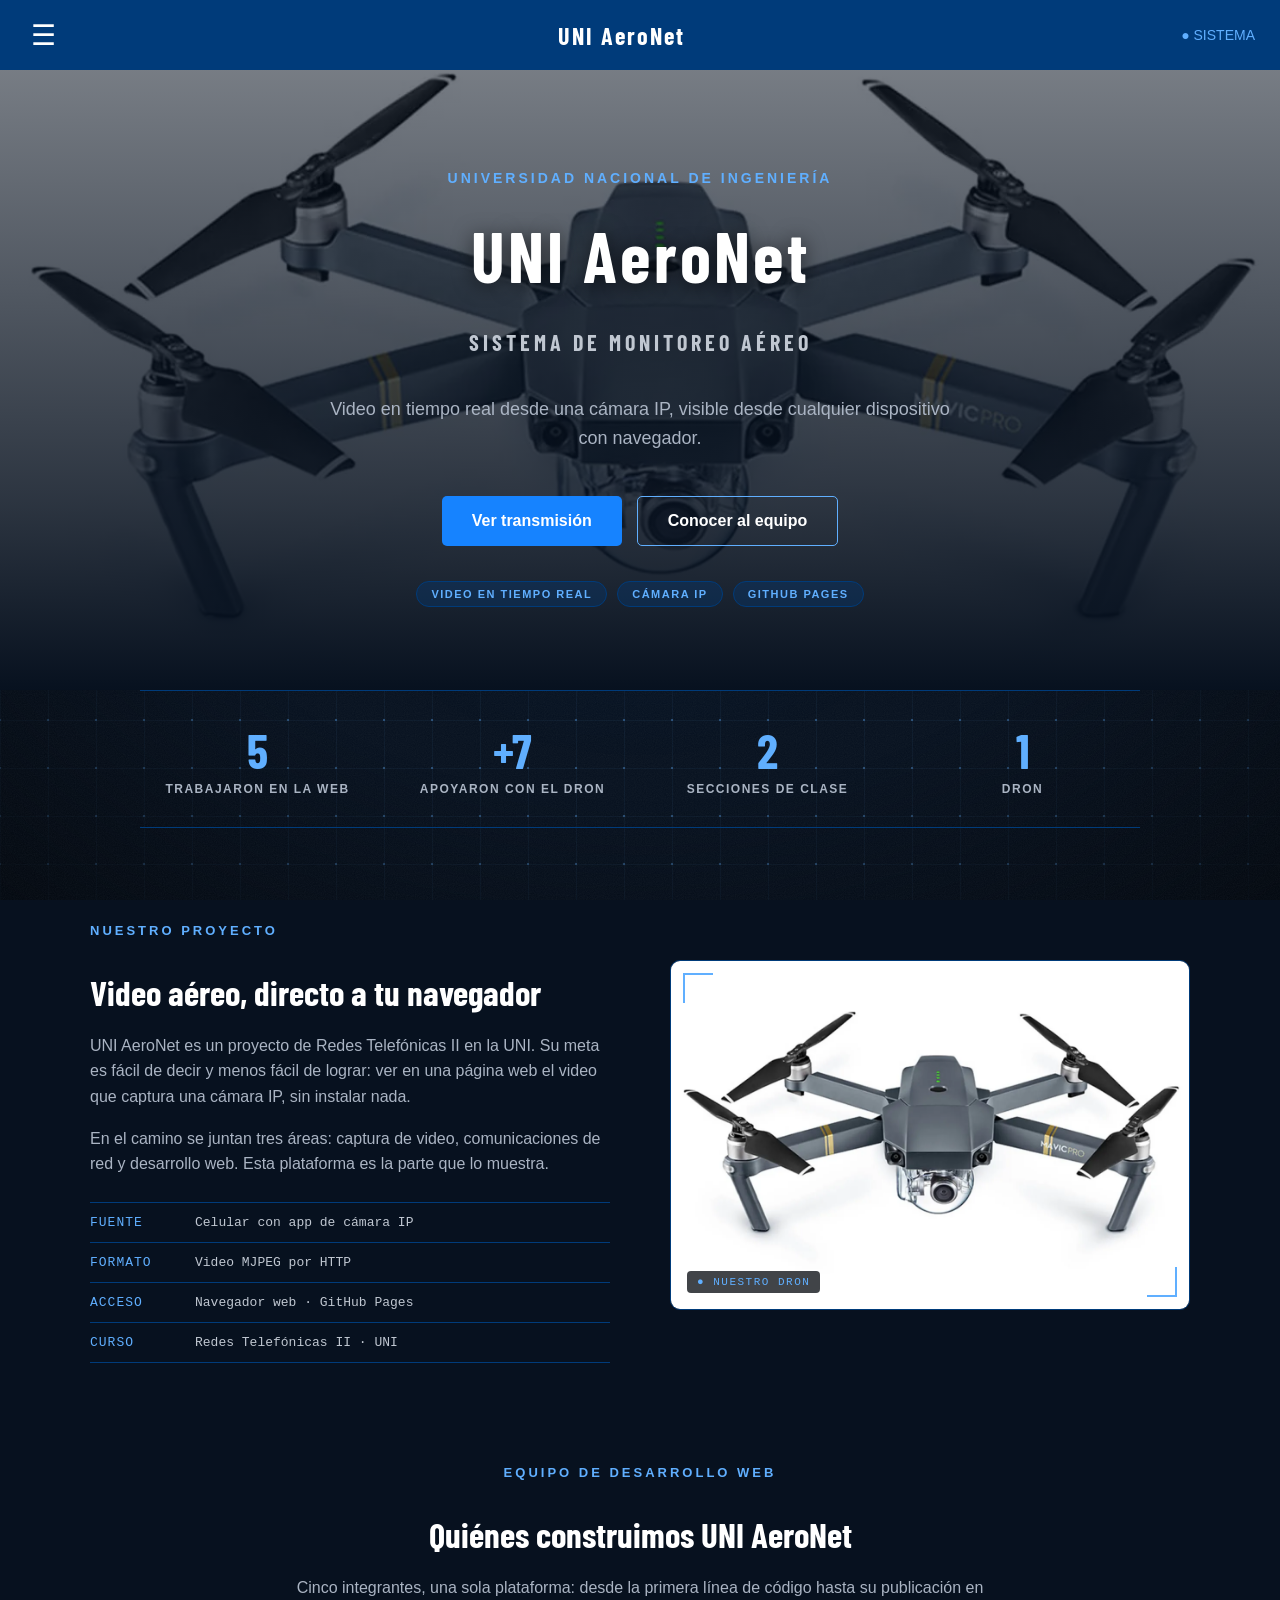
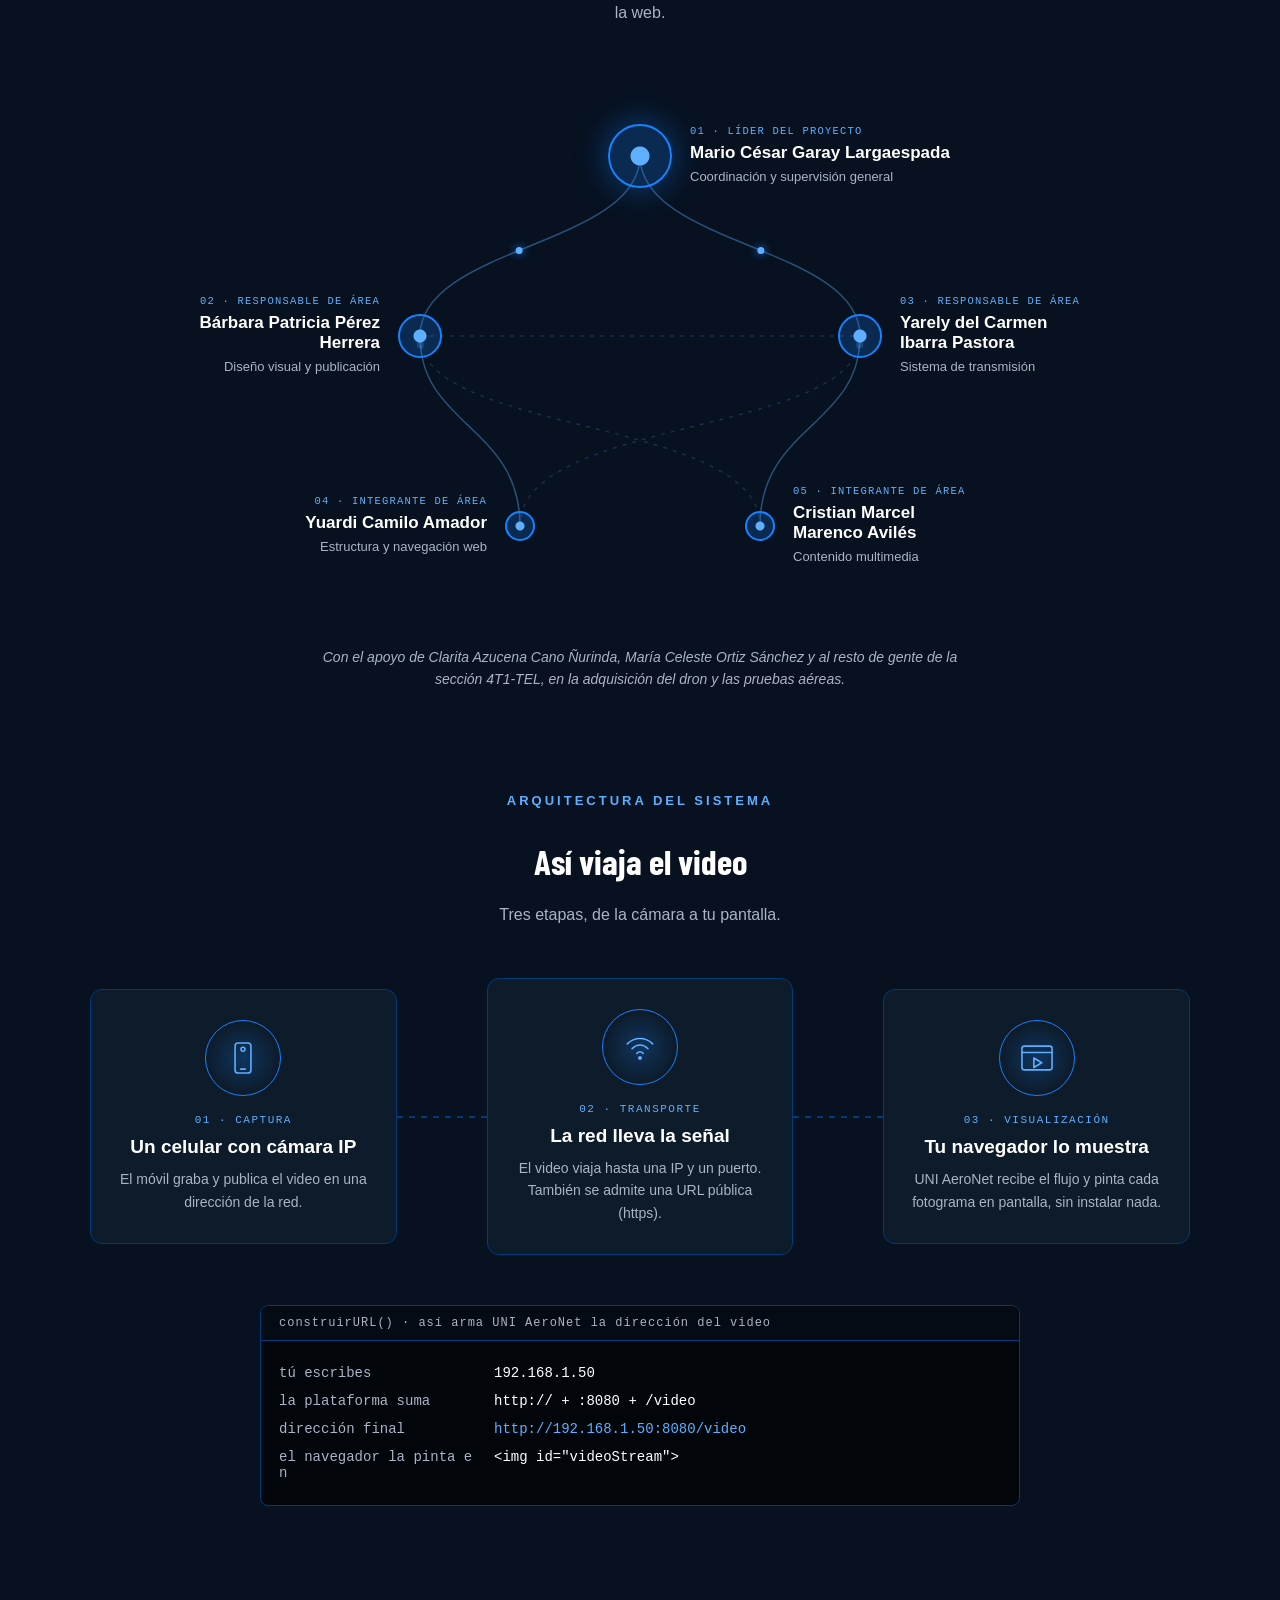
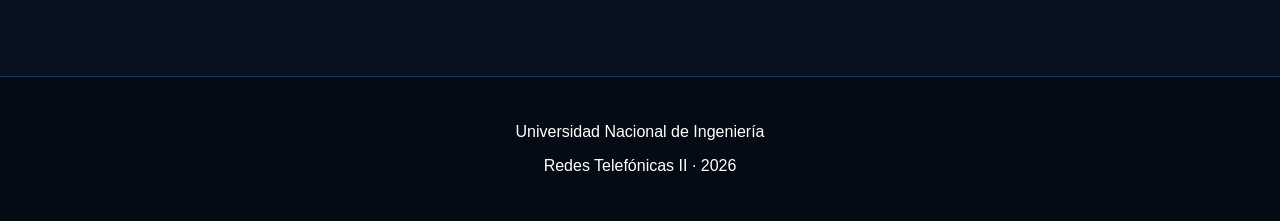
==== commit 74fffbe1: "Add files via upload" ====
--- a/proyectoDron/index.html
+++ b/proyectoDron/index.html
@@ -11,7 +11,9 @@
     <meta name="viewport" content="width=device-width, initial-scale=1.0">
 
     <title>UNI AeroNet</title>
-
+    <link rel="preconnect" href="https://fonts.googleapis.com">
+    <link rel="preconnect" href="https://fonts.gstatic.com" crossorigin>
+    <link href="https://fonts.googleapis.com/css2?family=Barlow+Condensed:wght@500;600;700&display=swap" rel="stylesheet">
     <link rel="stylesheet" href="css/style.css">
 
 </head>
@@ -109,24 +111,58 @@
                 </h3>
 
                 <p class="heroDescripcion">
-
-                    Plataforma web desarrollada para la visualización
-                    y supervisión de una transmisión de video en tiempo
-                    real proveniente de un vehículo aéreo no tripulado (UAV).
-
-                    El proyecto integra captura de video, redes de
-                    comunicación y servicios web para permitir que la
-                    señal pueda ser recibida y visualizada desde
-                    diferentes dispositivos conectados a la red.
-
-                </p>
-
-                <button class="botonPrincipal"
-                        onclick="mostrarSeccion('transmision')">
-
-                    📡 Ver transmisión
-
-                </button>
+                    Video en tiempo real desde una cámara IP,
+                    visible desde cualquier dispositivo con navegador.
+                </p>
+
+                <div class="heroBotones">
+
+                    <button class="botonPrincipal"
+                            onclick="mostrarSeccion('transmision')">
+                        Ver transmisión
+                    </button>
+
+                    <button class="botonSecundario"
+                            onclick="mostrarSeccion('creditos')">
+                        Conocer al equipo
+                    </button>
+
+                </div>
+
+                <div class="heroDatos">
+                    <span>VIDEO EN TIEMPO REAL</span>
+                    <span>CÁMARA IP</span>
+                    <span>GITHUB PAGES</span>
+                </div>
+
+            </div>
+
+
+            <!-- ================================================== -->
+            <!-- CIFRAS DEL PROYECTO                                -->
+            <!-- ================================================== -->
+
+            <div class="cifras">
+
+                <div class="cifra">
+                    <strong>5</strong>
+                    <span>TRABAJARON EN LA WEB</span>
+                </div>
+
+                <div class="cifra">
+                    <strong>+7</strong>
+                    <span>APOYARON CON EL DRON</span>
+                </div>
+
+                <div class="cifra">
+                    <strong>2</strong>
+                    <span>SECCIONES DE CLASE</span>
+                </div>
+
+                <div class="cifra">
+                    <strong>1</strong>
+                    <span>DRON</span>
+                </div>
 
             </div>
 
@@ -144,36 +180,45 @@
                     </p>
 
                     <h2>
-                        Tecnología, redes y transmisión
+                        Video aéreo, directo a tu navegador
                     </h2>
 
                     <p>
-
-                        UNI AeroNet es un proyecto académico orientado
-                        al desarrollo de una plataforma para la recepción
-                        y visualización de video obtenido mediante un
-                        vehículo aéreo no tripulado.
-
+                        UNI AeroNet es un proyecto de Redes Telefónicas II en la
+                        UNI. Su meta es fácil de decir y menos fácil de lograr:
+                        ver en una página web el video que captura una cámara IP,
+                        sin instalar nada.
                     </p>
 
                     <p>
-
-                        El sistema combina tecnologías de captura de video,
-                        comunicaciones de red y desarrollo web, creando
-                        una arquitectura capaz de transportar la información
-                        desde el sistema aéreo hasta una interfaz accesible
-                        para los usuarios.
-
+                        En el camino se juntan tres áreas: captura de video,
+                        comunicaciones de red y desarrollo web. Esta plataforma
+                        es la parte que lo muestra.
                     </p>
 
-                    <p>
-
-                        El proyecto busca demostrar cómo diferentes áreas
-                        de la ingeniería pueden integrarse para construir
-                        una solución de monitoreo y transmisión basada
-                        en tecnologías de redes.
-
-                    </p>
+                    <div class="fichaTecnica">
+
+                        <div class="fichaFila">
+                            <span class="fichaClave">FUENTE</span>
+                            <span class="fichaValor">Celular con app de cámara IP</span>
+                        </div>
+
+                        <div class="fichaFila">
+                            <span class="fichaClave">FORMATO</span>
+                            <span class="fichaValor">Video MJPEG por HTTP</span>
+                        </div>
+
+                        <div class="fichaFila">
+                            <span class="fichaClave">ACCESO</span>
+                            <span class="fichaValor">Navegador web · GitHub Pages</span>
+                        </div>
+
+                        <div class="fichaFila">
+                            <span class="fichaClave">CURSO</span>
+                            <span class="fichaValor">Redes Telefónicas II · UNI</span>
+                        </div>
+
+                    </div>
 
                 </div>
 
@@ -183,7 +228,145 @@
                     <img src="images/dron-referencia.jpg"
                          alt="Dron cuadricóptero con cámara">
 
-                </div>
+                    <span class="imagenEtiqueta">● NUESTRO DRON</span>
+
+                </div>
+
+            </div>
+
+
+            <!-- ================================================== -->
+            <!-- EQUIPO DE DESARROLLO WEB (ORGANIGRAMA)             -->
+            <!-- ================================================== -->
+
+            <div class="equipoWeb">
+
+                <p class="etiqueta">
+                    EQUIPO DE DESARROLLO WEB
+                </p>
+
+                <h2>
+                    Quiénes construimos UNI AeroNet
+                </h2>
+
+                <p class="descripcionTecnologias">
+                    Cinco integrantes, una sola plataforma: desde la primera
+                    línea de código hasta su publicación en la web.
+                </p>
+
+
+                <div class="redEquipo">
+
+                    <!-- Líneas (enlaces) y puntos de luz que viajan por ellas -->
+                    <svg class="redEnlaces" viewBox="0 0 1000 520"
+                         preserveAspectRatio="none" aria-hidden="true">
+
+                        <!-- Enlaces principales -->
+                        <path class="redEnlace" d="M500,80 C500,170 280,170 280,260" />
+                        <path class="redEnlace" d="M500,80 C500,170 720,170 720,260" />
+                        <path class="redEnlace" d="M280,260 C280,350 380,350 380,450" />
+                        <path class="redEnlace" d="M720,260 C720,350 620,350 620,450" />
+
+                        <!-- Enlaces secundarios (punteados) -->
+                        <path class="redEnlace leve" d="M280,260 L720,260" />
+                        <path class="redEnlace leve" d="M280,260 C280,360 620,340 620,450" />
+                        <path class="redEnlace leve" d="M720,260 C720,360 380,340 380,450" />
+
+                        <!-- Puntos de luz -->
+                        <circle class="redPaquete" r="3.5">
+                            <animateMotion dur="3s" repeatCount="indefinite"
+                                           path="M500,80 C500,170 280,170 280,260" />
+                            <animate attributeName="opacity" values="0;1;1;0"
+                                     keyTimes="0;0.15;0.85;1" dur="3s"
+                                     repeatCount="indefinite" />
+                        </circle>
+
+                        <circle class="redPaquete" r="3.5">
+                            <animateMotion dur="3s" repeatCount="indefinite"
+                                           path="M500,80 C500,170 720,170 720,260" />
+                            <animate attributeName="opacity" values="0;1;1;0"
+                                     keyTimes="0;0.15;0.85;1" dur="3s"
+                                     repeatCount="indefinite" />
+                        </circle>
+
+                        <circle class="redPaquete" r="3.5">
+                            <animateMotion dur="3s" begin="1.5s" repeatCount="indefinite"
+                                           path="M280,260 C280,350 380,350 380,450" />
+                            <animate attributeName="opacity" values="0;1;1;0"
+                                     keyTimes="0;0.15;0.85;1" dur="3s" begin="1.5s"
+                                     repeatCount="indefinite" />
+                        </circle>
+
+                        <circle class="redPaquete" r="3.5">
+                            <animateMotion dur="3s" begin="1.5s" repeatCount="indefinite"
+                                           path="M720,260 C720,350 620,350 620,450" />
+                            <animate attributeName="opacity" values="0;1;1;0"
+                                     keyTimes="0;0.15;0.85;1" dur="3s" begin="1.5s"
+                                     repeatCount="indefinite" />
+                        </circle>
+
+                    </svg>
+
+
+                    <!-- Nodo 1: líder -->
+                    <div class="redNodo redLider der">
+                        <span class="redPunto"></span>
+                        <div class="redTexto">
+                            <span class="redRango">01 · LÍDER DEL PROYECTO</span>
+                            <h4>Mario César Garay Largaespada</h4>
+                            <p class="redRol">Coordinación y supervisión general</p>
+                        </div>
+                    </div>
+
+                    <!-- Nodo 2 -->
+                    <div class="redNodo redArea izq">
+                        <span class="redPunto"></span>
+                        <div class="redTexto">
+                            <span class="redRango">02 · RESPONSABLE DE ÁREA</span>
+                            <h4>Bárbara Patricia Pérez Herrera</h4>
+                            <p class="redRol">Diseño visual y publicación</p>
+                        </div>
+                    </div>
+
+                    <!-- Nodo 3 -->
+                    <div class="redNodo redArea der">
+                        <span class="redPunto"></span>
+                        <div class="redTexto">
+                            <span class="redRango">03 · RESPONSABLE DE ÁREA</span>
+                            <h4>Yarely del Carmen Ibarra Pastora</h4>
+                            <p class="redRol">Sistema de transmisión</p>
+                        </div>
+                    </div>
+
+                    <!-- Nodo 4 -->
+                    <div class="redNodo redAcceso izq">
+                        <span class="redPunto"></span>
+                        <div class="redTexto">
+                            <span class="redRango">04 · INTEGRANTE DE ÁREA</span>
+                            <h4>Yuardi Camilo Amador</h4>
+                            <p class="redRol">Estructura y navegación web</p>
+                        </div>
+                    </div>
+
+                    <!-- Nodo 5 -->
+                    <div class="redNodo redAcceso der">
+                        <span class="redPunto"></span>
+                        <div class="redTexto">
+                            <span class="redRango">05 · INTEGRANTE DE ÁREA</span>
+                            <h4>Cristian Marcel Marenco Avilés</h4>
+                            <p class="redRol">Contenido multimedia</p>
+                        </div>
+                    </div>
+
+                </div>
+
+
+                <p class="notaAgradecimiento">
+                    Con el apoyo de Clarita Azucena Cano Ñurinda,
+                    María Celeste Ortiz Sánchez y al resto de gente
+                    de la sección 4T1-TEL, en la adquisición del
+                    dron y las pruebas aéreas.
+                </p>
 
             </div>
 
@@ -192,86 +375,116 @@
             <!-- ARQUITECTURA DEL SISTEMA                           -->
             <!-- ================================================== -->
 
-            <div class="tecnologias">
+            <div class="arquitectura">
 
                 <p class="etiqueta">
                     ARQUITECTURA DEL SISTEMA
                 </p>
 
                 <h2>
-                    Componentes del proyecto
+                    Así viaja el video
                 </h2>
 
                 <p class="descripcionTecnologias">
-
-                    El sistema integra diferentes componentes que trabajan
-                    conjuntamente para capturar, transportar y visualizar
-                    la señal de video obtenida desde el vehículo aéreo.
-
-                </p>
-
-
-                <div class="tarjetasTecnologia">
-
-                    <div class="tarjeta">
-
-                        <span class="icono">
-                            🚁
-                        </span>
-
-                        <h3>
-                            Captura aérea
-                        </h3>
-
+                    Tres etapas, de la cámara a tu pantalla.
+                </p>
+
+
+                <div class="arqRecorrido">
+
+                    <!-- Nodo 1: captura -->
+                    <div class="arqNodo">
+                        <div class="arqIcono">
+                            <svg viewBox="0 0 48 48" fill="none" stroke="currentColor"
+                                 stroke-width="2" stroke-linecap="round"
+                                 stroke-linejoin="round" aria-hidden="true">
+                                <rect x="14" y="5" width="20" height="38" rx="4" />
+                                <circle cx="24" cy="13" r="2.5" />
+                                <line x1="21" y1="38" x2="27" y2="38" />
+                            </svg>
+                        </div>
+                        <span class="arqPaso">01 · CAPTURA</span>
+                        <h4>Un celular con cámara IP</h4>
                         <p>
-
-                            El dron incorpora una cámara encargada de
-                            obtener el video durante el vuelo y generar
-                            la señal que será transmitida.
-
+                            El móvil graba y publica el video en una
+                            dirección de la red.
                         </p>
-
-                    </div>
-
-
-                    <div class="tarjeta">
-
-                        <span class="icono">
-                            📡
-                        </span>
-
-                        <h3>
-                            Comunicación
-                        </h3>
-
+                    </div>
+
+                    <div class="arqLinea"></div>
+
+                    <!-- Nodo 2: transporte -->
+                    <div class="arqNodo">
+                        <div class="arqIcono">
+                            <svg viewBox="0 0 48 48" fill="none" stroke="currentColor"
+                                 stroke-width="2" stroke-linecap="round"
+                                 stroke-linejoin="round" aria-hidden="true">
+                                <path d="M8 20c9-9 23-9 32 0" />
+                                <path d="M14 26c6-6 14-6 20 0" />
+                                <path d="M20 32c3-3 5-3 8 0" />
+                                <circle cx="24" cy="38" r="1.5" fill="currentColor" />
+                            </svg>
+                        </div>
+                        <span class="arqPaso">02 · TRANSPORTE</span>
+                        <h4>La red lleva la señal</h4>
                         <p>
-
-                            La infraestructura de red permite transportar
-                            la información de video desde el sistema aéreo
-                            hasta los servicios encargados de distribuirla.
-
+                            El video viaja hasta una IP y un puerto.
+                            También se admite una URL pública (https).
                         </p>
-
-                    </div>
-
-
-                    <div class="tarjeta">
-
-                        <span class="icono">
-                            🌐
-                        </span>
-
-                        <h3>
-                            Plataforma web
-                        </h3>
-
+                    </div>
+
+                    <div class="arqLinea"></div>
+
+                    <!-- Nodo 3: visualización -->
+                    <div class="arqNodo">
+                        <div class="arqIcono">
+                            <svg viewBox="0 0 48 48" fill="none" stroke="currentColor"
+                                 stroke-width="2" stroke-linecap="round"
+                                 stroke-linejoin="round" aria-hidden="true">
+                                <rect x="5" y="9" width="38" height="30" rx="3" />
+                                <line x1="5" y1="17" x2="43" y2="17" />
+                                <path d="M20 24l10 6-10 6z" />
+                            </svg>
+                        </div>
+                        <span class="arqPaso">03 · VISUALIZACIÓN</span>
+                        <h4>Tu navegador lo muestra</h4>
                         <p>
-
-                            La interfaz permite visualizar la transmisión
-                            y consultar información relacionada con el
-                            proyecto y su funcionamiento.
-
+                            UNI AeroNet recibe el flujo y pinta cada
+                            fotograma en pantalla, sin instalar nada.
                         </p>
+                    </div>
+
+                </div>
+
+
+                <!-- Consola: lo que hace construirURL() -->
+                <div class="arqTerminal">
+
+                    <div class="arqTerminalTitulo">
+                        construirURL() · así arma UNI AeroNet la dirección del video
+                    </div>
+
+                    <div class="arqTerminalCuerpo">
+
+                        <div class="arqCodigo">
+                            <span class="arqCodigoClave">tú escribes</span>
+                            <span>192.168.1.50</span>
+                        </div>
+
+                        <div class="arqCodigo">
+                            <span class="arqCodigoClave">la plataforma suma</span>
+                            <span>http:// + :8080 + /video</span>
+                        </div>
+
+                        <div class="arqCodigo arqCodigoFinal">
+                            <span class="arqCodigoClave">dirección final</span>
+                            <span>http://192.168.1.50:8080/video</span>
+                        </div>
+
+                        <div class="arqCodigo">
+                            <span class="arqCodigoClave">el navegador la pinta en</span>
+                            <span>&lt;img id="videoStream"&gt;</span>
+                        </div>
 
                     </div>
 
@@ -288,142 +501,55 @@
 
         <section id="transmision" class="seccion oculto">
 
-
-            <p class="etiqueta">
-                TRANSMISIÓN AÉREA
-            </p>
-
-            <h2>
-                Transmisión en vivo
-            </h2>
-
-            <p>
-                Señal proveniente del sistema aéreo.
-            </p>
-
-
+            <p class="etiqueta">TRANSMISIÓN AÉREA</p>
+            <h2>Transmisión en vivo</h2>
+            <p>Señal proveniente del sistema aéreo.</p>
+
+            <!-- CONFIGURACIÓN DE LA FUENTE -->
+            <div class="configVideo">
+                <input type="text" id="ipInput" placeholder="192.168.1.50:8080  o  https://tu-tunel.com">
+                <button id="btnConectar" class="botonPrincipal">🔗 Conectar</button>
+                <button id="btnRotar" class="botonPrincipal">🔄 Rotar</button>
+            </div>
 
             <!-- ÁREA DEL VIDEO -->
-
             <div id="videoContainer">
-
-                <img src="images/transmision-esperando.png"
-                     alt="Grupo 1 esperando la conexión de la transmisión">
-
-            </div>
-
-
+                <img id="videoStream" alt="Transmisión en vivo del Dron">
+            </div>
 
             <!-- ESTADO DE LA TRANSMISIÓN -->
-
             <div class="estadoTransmision">
 
-
                 <div class="estadoItem">
-
-                    <span>
-                        ●
-                    </span>
-
-                    <div>
-
-                        <strong>
-                            SISTEMA
-                        </strong>
-
-                        <p>
-                            ESPERANDO
-                        </p>
-
-                    </div>
-
-                </div>
-
+                    <span>●</span>
+                    <div><strong>SISTEMA</strong><p id="estSistema">ESPERANDO</p></div>
+                </div>
 
                 <div class="estadoItem">
-
-                    <span>
-                        ●
-                    </span>
-
-                    <div>
-
-                        <strong>
-                            CONEXIÓN
-                        </strong>
-
-                        <p>
-                            ESPERANDO
-                        </p>
-
-                    </div>
-
-                </div>
-
+                    <span>●</span>
+                    <div><strong>CONEXIÓN</strong><p id="estConexion">ESPERANDO</p></div>
+                </div>
 
                 <div class="estadoItem">
-
-                    <span>
-                        ●
-                    </span>
-
-                    <div>
-
-                        <strong>
-                            VIDEO
-                        </strong>
-
-                        <p>
-                            ESPERANDO
-                        </p>
-
-                    </div>
-
-                </div>
-
+                    <span>●</span>
+                    <div><strong>VIDEO</strong><p id="estVideo">ESPERANDO</p></div>
+                </div>
 
                 <div class="estadoItem">
-
-                    <span>
-                        ●
-                    </span>
-
-                    <div>
-
-                        <strong>
-                            SEÑAL
-                        </strong>
-
-                        <p>
-                            NO DISPONIBLE
-                        </p>
-
-                    </div>
-
-                </div>
-
-
-            </div>
-
-
+                    <span>●</span>
+                    <div><strong>SEÑAL</strong><p id="estSenal">NO DISPONIBLE</p></div>
+                </div>
+
+            </div>
 
             <!-- INFORMACIÓN DE LA TRANSMISIÓN -->
-
             <div class="sobreTransmision">
-
-                <p class="etiqueta">
-                    SOBRE LA TRANSMISIÓN
-                </p>
-
+                <p class="etiqueta">SOBRE LA TRANSMISIÓN</p>
                 <p>
-
-                    Esta plataforma permite visualizar la señal
-                    de video obtenida mediante el sistema aéreo.
-                    Cuando la transmisión se encuentre disponible,
-                    será presentada en este espacio.
-
-                </p>
-
+                    Esta plataforma permite visualizar la señal de video obtenida
+                    mediante el sistema aéreo. Cuando la transmisión se encuentre
+                    disponible, será presentada en este espacio.
+                </p>
             </div>
 
         </section>
@@ -703,7 +829,7 @@
 
                         <div class="miniaturaVideo">
 
-                            <img src="hoa.np4"
+                            <img src="https://img.youtube.com/vi/uzB_bVqXgLU/hqdefault.jpg"
                                  alt="Cómo insertar un video de YouTube en HTML">
 
                             <div class="iconoPlay">
@@ -963,365 +1089,131 @@
             <!-- ================================================== -->
             <!-- GRUPOS DEL PROYECTO                                -->
             <!-- ================================================== -->
+            <!-- ================================================== -->
+            <!-- EQUIPO 5T1-TEL                                     -->
+            <!-- ================================================== -->
 
             <h3 class="hudGrupoTitulo">
-                🚁 Grupo 0 · Captura aérea
+                🎨 Equipo de desarrollo · 5T1-TEL-S (Grupo 1)
             </h3>
 
             <div class="hudGrid">
 
-                <div class="hudCard hudPendiente">
-
+                <div class="hudCard hudDestacado">
                     <div class="hudHeader">
-
-                        <span class="hudId">
-                            ID-??
-                        </span>
-
-                        <span class="hudEstado pendiente">
-                            ● POR CONFIRMAR
-                        </span>
-
-                    </div>
-
-                    <h4>
-                        Integrantes por confirmar
-                    </h4>
-
-                    <p class="hudRol">
-                        Operación del dron y comunicación LoRa
+                        <span class="hudId">ID-01</span>
+                        <span class="hudEstado">● ACTIVO</span>
+                    </div>
+                    <h4>Mario César Garay Largaespada</h4>
+                    <p class="hudRol">Líder, coordinador y supervisor general</p>
+                    <p class="hudDato">
+                        Supervisó todas las etapas del proyecto y revisó la
+                        integración, coherencia y funcionamiento de los componentes.
                     </p>
-
-                </div>
-
-            </div>
-
+                </div>
+
+                <div class="hudCard hudDestacado">
+                    <div class="hudHeader">
+                        <span class="hudId">ID-02</span>
+                        <span class="hudEstado">● ACTIVO</span>
+                    </div>
+                    <h4>Bárbara Patricia Pérez Herrera</h4>
+                    <p class="hudRol">Diseño visual y publicación</p>
+                    <p class="hudDato">
+                        Diseño visual institucional de la plataforma y
+                        publicación del sitio mediante GitHub Pages.
+                    </p>
+                </div>
+
+                <div class="hudCard hudDestacado">
+                    <div class="hudHeader">
+                        <span class="hudId">ID-03</span>
+                        <span class="hudEstado">● ACTIVO</span>
+                    </div>
+                    <h4>Yarely del Carmen Ibarra Pastora</h4>
+                    <p class="hudRol">Sistema de transmisión</p>
+                    <p class="hudDato">
+                        Propuesta y configuración de la transmisión mediante
+                        cámara IP, utilizando un dispositivo móvil.
+                    </p>
+                </div>
+
+                <div class="hudCard hudDestacado">
+                    <div class="hudHeader">
+                        <span class="hudId">ID-04</span>
+                        <span class="hudEstado">● ACTIVO</span>
+                    </div>
+                    <h4>yuardi Camilo Amador</h4>
+                    <p class="hudRol">Estructura y navegación web</p>
+                    <p class="hudDato">
+                        Estructura de la plataforma, organización del contenido
+                        y navegación entre secciones.
+                    </p>
+                </div>
+
+                <div class="hudCard hudDestacado">
+                    <div class="hudHeader">
+                        <span class="hudId">ID-05</span>
+                        <span class="hudEstado">● ACTIVO</span>
+                    </div>
+                    <h4>Cristian Marcel Marenco Avilés</h4>
+                    <p class="hudRol">Contenido multimedia</p>
+                    <p class="hudDato">
+                        Organización de los recursos audiovisuales y de la
+                        presentación informativa del proyecto.
+                    </p>
+                </div>
+
+            </div>
+
+
+            <!-- ================================================== -->
+            <!-- APOYO DE LA SECCIÓN 4T1-TEL                        -->
+            <!-- ================================================== -->
 
             <h3 class="hudGrupoTitulo">
-                🎨 Grupo 1 · Diseño e interfaz web
+                🚁 Apoyo del proyecto · Sección 4T1-TEL-S
             </h3>
 
             <div class="hudGrid">
 
-                <div class="hudCard">
-
+                <div class="hudCard hudDestacado">
                     <div class="hudHeader">
-
-                        <span class="hudId">
-                            ID-01
-                        </span>
-
-                        <span class="hudEstado">
-                            ● ACTIVO
-                        </span>
-
-                    </div>
-
-                    <h4>
-                        Ing. Mario Garay
-                    </h4>
-
-                    <p class="hudRol">
-                        Coordinación general
+                        <span class="hudId">COL-01</span>
+                        <span class="hudEstado">● COLABORADORA</span>
+                    </div>
+                    <h4>Clarita Azucena Cano Ñurinda</h4>
+                    <p class="hudRol">Apoyo del proyecto · 4T1-TEL</p>
+                    <p class="hudDato">
+                        Sección que colaboró en la adquisición del dron
+                        y en la realización de las pruebas aéreas.
                     </p>
-
+                </div>
+
+                <div class="hudCard hudDestacado">
+                    <div class="hudHeader">
+                        <span class="hudId">COL-02</span>
+                        <span class="hudEstado">● COLABORADORA</span>
+                    </div>
+                    <h4>María Celeste Ortiz Sánchez</h4>
+                    <p class="hudRol">Apoyo del proyecto · 4T1-TEL</p>
                     <p class="hudDato">
-                        Estructuración base del HTML y organización del proyecto.
+                        Sección que colaboró en la adquisición del dron
+                        y en la realización de las pruebas aéreas.
                     </p>
-
-                </div>
-
-
-                <div class="hudCard">
-
-                    <div class="hudHeader">
-
-                        <span class="hudId">
-                            ID-02
-                        </span>
-
-                        <span class="hudEstado">
-                            ● ACTIVO
-                        </span>
-
-                    </div>
-
-                    <h4>
-                        Ing. Barbara Pérez
-                    </h4>
-
-                    <p class="hudRol">
-                        Contenido e identidad del proyecto
-                    </p>
-
-                    <p class="hudDato">
-                        Redacción de los textos de presentación y desarrollo
-                        de la sección Inicio.
-                    </p>
-
-                </div>
-
-
-                <div class="hudCard">
-
-                    <div class="hudHeader">
-
-                        <span class="hudId">
-                            ID-03
-                        </span>
-
-                        <span class="hudEstado">
-                            ● ACTIVO
-                        </span>
-
-                    </div>
-
-                    <h4>
-                        Ing. Yarely Ibarra
-                    </h4>
-
-                    <p class="hudRol">
-                        Módulo de transmisión
-                    </p>
-
-                    <p class="hudDato">
-                        Diseño del reproductor de video y los indicadores
-                        de estado de la señal.
-                    </p>
-
-                </div>
-
-
-                <div class="hudCard">
-
-                    <div class="hudHeader">
-
-                        <span class="hudId">
-                            ID-04
-                        </span>
-
-                        <span class="hudEstado">
-                            ● ACTIVO
-                        </span>
-
-                    </div>
-
-                    <h4>
-                        Ing. Camilo Amador
-                    </h4>
-
-                    <p class="hudRol">
-                        Multimedia y créditos
-                    </p>
-
-                    <p class="hudDato">
-                        Estructura de las secciones de contenido audiovisual
-                        y presentación del equipo.
-                    </p>
-
-                </div>
-
-
-                <div class="hudCard">
-
-                    <div class="hudHeader">
-
-                        <span class="hudId">
-                            ID-05
-                        </span>
-
-                        <span class="hudEstado">
-                            ● ACTIVO
-                        </span>
-
-                    </div>
-
-                    <h4>
-                        Ing. Cristian Marenco
-                    </h4>
-
-                    <p class="hudRol">
-                        Identidad visual y navegación
-                    </p>
-
-                    <p class="hudDato">
-                        Paleta de colores, diseño responsivo y comportamiento
-                        del menú lateral.
-                    </p>
-
-                </div>
-
-            </div>
-
-
-            <h3 class="hudGrupoTitulo">
-                💻 Grupo 2 · Lógica y transmisión
-            </h3>
-
-            <div class="hudGrid">
-
-                <div class="hudCard">
-
-                    <div class="hudHeader">
-
-                        <span class="hudId">
-                            ID-06
-                        </span>
-
-                        <span class="hudEstado">
-                            ● ACTIVO
-                        </span>
-
-                    </div>
-
-                    <h4>
-                        Erwin Orozco
-                    </h4>
-
-                    <p class="hudRol">
-                        Desarrollo y funcionalidad
-                    </p>
-
-                </div>
-
-
-                <div class="hudCard">
-
-                    <div class="hudHeader">
-
-                        <span class="hudId">
-                            ID-07
-                        </span>
-
-                        <span class="hudEstado">
-                            ● ACTIVO
-                        </span>
-
-                    </div>
-
-                    <h4>
-                        Christian Taleno
-                    </h4>
-
-                    <p class="hudRol">
-                        Desarrollo y funcionalidad
-                    </p>
-
-                </div>
-
-
-                <div class="hudCard">
-
-                    <div class="hudHeader">
-
-                        <span class="hudId">
-                            ID-08
-                        </span>
-
-                        <span class="hudEstado">
-                            ● ACTIVO
-                        </span>
-
-                    </div>
-
-                    <h4>
-                        Adán López
-                    </h4>
-
-                    <p class="hudRol">
-                        Desarrollo y funcionalidad
-                    </p>
-
-                </div>
-
-
-                <div class="hudCard">
-
-                    <div class="hudHeader">
-
-                        <span class="hudId">
-                            ID-09
-                        </span>
-
-                        <span class="hudEstado">
-                            ● ACTIVO
-                        </span>
-
-                    </div>
-
-                    <h4>
-                        Steven López
-                    </h4>
-
-                    <p class="hudRol">
-                        Desarrollo y funcionalidad
-                    </p>
-
-                </div>
-
-
-                <div class="hudCard hudIncognita">
-
-                    <div class="hudHeader">
-
-                        <span class="hudId">
-                            ID-??
-                        </span>
-
-                        <span class="hudEstado pendiente">
-                            ● POR IDENTIFICAR
-                        </span>
-
-                    </div>
-
-                    <h4>
-                        ❓ Integrante desconocido
-                    </h4>
-
-                    <p class="hudRol">
-                        Desarrollo y funcionalidad
-                    </p>
-
-                    <p class="hudDato">
-                        Nombre pendiente de confirmar.
-                    </p>
-
-                </div>
-
-            </div>
-
-
-            <h3 class="hudGrupoTitulo">
-                ☁️ Grupo 3 · Infraestructura y servicios
-            </h3>
-
-            <div class="hudGrid">
-
-                <div class="hudCard">
-
-                    <div class="hudHeader">
-
-                        <span class="hudId">
-                            ID-10
-                        </span>
-
-                        <span class="hudEstado">
-                            ● ACTIVO
-                        </span>
-
-                    </div>
-
-                    <h4>
-                        Luis Armando
-                    </h4>
-
-                    <p class="hudRol">
-                        Publicación en la nube y licencias
-                    </p>
-
-                </div>
-
-            </div>
+                </div>
+
+            </div>
+
+
+            <!-- ================================================== -->
+            <!-- AGRADECIMIENTO GENERAL                             -->
+            <!-- ================================================== -->
+
+            <p class="notaAgradecimiento">
+                Gracias también a los demás compañeros de la sección 4T1-TEL,
+                que apoyaron con la recaudación para la compra del dron.
+            </p>
 
         </section>
 
--- a/proyectoDron/css/style.css
+++ b/proyectoDron/css/style.css
@@ -54,6 +54,9 @@
     align-items: center;
     justify-content: space-between;
     padding: 0 25px;
+    position: sticky;
+    top: 0;
+    z-index: 900;
 }
 
 
@@ -374,6 +377,707 @@
 
 .tarjeta p {
     font-size: 14px;
+}
+
+/* ================================================== */
+/* INICIO: EQUIPO DE DESARROLLO WEB (TOPOLOG�A DE RED) */
+/* ================================================== */
+
+.equipoWeb {
+    width: 100%;
+    max-width: 1000px;
+    margin: 100px auto;
+}
+
+.redEquipo {
+    position: relative;
+    width: 100%;
+    height: 520px;
+    margin: 50px auto 0 auto;
+}
+
+/* ---------- Enlaces ---------- */
+
+.redEnlaces {
+    position: absolute;
+    inset: 0;
+    width: 100%;
+    height: 100%;
+}
+
+.redEnlace {
+    fill: none;
+    stroke: rgba(96, 175, 255, 0.4);
+    stroke-width: 1.5;
+    vector-effect: non-scaling-stroke;
+}
+
+    .redEnlace.leve {
+        stroke: rgba(96, 175, 255, 0.2);
+        stroke-dasharray: 4 6;
+    }
+
+.redPaquete {
+    fill: var(--azul-claro);
+    filter: drop-shadow(0 0 4px var(--azul-brillante));
+}
+
+/* ---------- Nodos ---------- */
+
+.redNodo {
+    position: absolute;
+    width: 0;
+    height: 0;
+}
+
+/* Posici�n de cada nodo (coinciden con las coordenadas del SVG) */
+.redLider {
+    left: 50%;
+    top: 15.4%;
+    --d: 64px;
+    --nucleo: 9px;
+}
+
+.redArea.izq {
+    left: 28%;
+    top: 50%;
+    --d: 44px;
+    --nucleo: 6px;
+}
+
+.redArea.der {
+    left: 72%;
+    top: 50%;
+    --d: 44px;
+    --nucleo: 6px;
+}
+
+.redAcceso.izq {
+    left: 38%;
+    top: 86.5%;
+    --d: 30px;
+    --nucleo: 4px;
+}
+
+.redAcceso.der {
+    left: 62%;
+    top: 86.5%;
+    --d: 30px;
+    --nucleo: 4px;
+}
+
+.redPunto {
+    position: absolute;
+    left: calc(var(--d) / -2);
+    top: calc(var(--d) / -2);
+    width: var(--d);
+    height: var(--d);
+    border: 2px solid var(--azul-brillante);
+    border-radius: 50%;
+    background: radial-gradient(circle, var(--azul-claro) 0, var(--azul-claro) var(--nucleo), rgba(22, 131, 255, 0.22) calc(var(--nucleo) + 1px));
+    transition: 0.3s;
+}
+
+    /* Anillo que se expande, como un ping de radar */
+    .redPunto::before {
+        content: "";
+        position: absolute;
+        inset: -6px;
+        border: 1px solid var(--azul-claro);
+        border-radius: 50%;
+        opacity: 0;
+        animation: pingNodo 3.6s ease-out infinite;
+    }
+
+.redArea .redPunto::before {
+    animation-delay: 1.2s;
+}
+
+.redAcceso .redPunto::before {
+    animation-delay: 2.4s;
+}
+
+.redLider .redPunto {
+    box-shadow: 0 0 35px rgba(22, 131, 255, 0.45);
+}
+
+.redNodo:hover .redPunto {
+    transform: scale(1.1);
+    box-shadow: 0 0 30px rgba(22, 131, 255, 0.6);
+}
+
+@keyframes pingNodo {
+    0% {
+        transform: scale(0.7);
+        opacity: 0.8;
+    }
+
+    100% {
+        transform: scale(1.9);
+        opacity: 0;
+    }
+}
+
+/* ---------- Textos junto a cada nodo ---------- */
+
+.redTexto {
+    position: absolute;
+    top: 0;
+    width: 190px;
+    transform: translateY(-50%);
+}
+
+.redLider .redTexto {
+    width: 270px;
+}
+
+.redNodo.izq .redTexto {
+    right: calc(var(--d) / 2 + 18px);
+    text-align: right;
+}
+
+.redNodo.der .redTexto {
+    left: calc(var(--d) / 2 + 18px);
+    text-align: left;
+}
+
+.redRango {
+    display: block;
+    margin-bottom: 6px;
+    color: var(--azul-claro);
+    font-family: Consolas, "Courier New", monospace;
+    font-size: 10.5px;
+    letter-spacing: 1.2px;
+}
+
+.redTexto h4 {
+    margin: 0 0 4px 0;
+    font-size: 17px;
+    color: var(--blanco);
+}
+
+.redTexto .redRol {
+    margin: 0;
+    font-size: 13px;
+}
+
+/* ---------- Accesibilidad ---------- */
+
+@media (prefers-reduced-motion: reduce) {
+    .redPunto::before {
+        animation: none;
+    }
+
+    .redPaquete {
+        display: none;
+    }
+}
+
+/* ---------- Pantallas peque�as: lista vertical con l�nea ---------- */
+
+@media (max-width: 860px) {
+
+    .redEquipo {
+        height: auto;
+        display: flex;
+        flex-direction: column;
+        gap: 30px;
+    }
+
+        /* La l�nea vertical que une todos los nodos */
+        .redEquipo::before {
+            content: "";
+            position: absolute;
+            left: 12px;
+            top: 10px;
+            bottom: 10px;
+            width: 2px;
+            background: linear-gradient(180deg, var(--azul-brillante), var(--azul-marino));
+        }
+
+    .redEnlaces {
+        display: none;
+    }
+
+    .redNodo,
+    .redNodo.izq,
+    .redNodo.der {
+        position: relative;
+        left: auto;
+        top: auto;
+        width: auto;
+        height: auto;
+        display: flex;
+        align-items: flex-start;
+        gap: 18px;
+        --d: 26px;
+        --nucleo: 4px;
+    }
+
+    .redPunto {
+        position: relative;
+        left: auto;
+        top: auto;
+        flex: 0 0 var(--d);
+    }
+
+    .redNodo.izq .redTexto,
+    .redNodo.der .redTexto,
+    .redLider .redTexto {
+        position: static;
+        width: auto;
+        transform: none;
+        text-align: left;
+    }
+}
+
+
+/* ================================================== */
+/* INICIO: PORTADA CON FOTO Y CIFRAS                   */
+/* ================================================== */
+
+/* ---------- Portada ---------- */
+
+.hero {
+    min-height: 620px;
+    /* Cancela el relleno de la secci�n para que la foto ocupe todo el ancho */
+    margin: -70px -30px 0 -30px;
+    background-image: linear-gradient(180deg, rgba(7, 17, 31, 0.55) 0%, rgba(7, 17, 31, 0.85) 70%, var(--azul-oscuro) 100%), url("../images/dron-referencia.jpg");
+    background-size: cover;
+    background-position: center;
+}
+
+    .hero h2 {
+        text-shadow: 0 2px 20px rgba(0, 0, 0, 0.6);
+    }
+
+.heroBotones {
+    display: flex;
+    flex-wrap: wrap;
+    gap: 15px;
+    justify-content: center;
+    margin-top: 25px;
+}
+
+    .heroBotones .botonPrincipal {
+        margin-top: 0;
+    }
+
+.botonSecundario {
+    padding: 15px 30px;
+    background-color: transparent;
+    color: var(--blanco);
+    border: 1px solid var(--azul-claro);
+    border-radius: 5px;
+    font-size: 16px;
+    font-weight: bold;
+    cursor: pointer;
+    transition: 0.3s;
+}
+
+    .botonSecundario:hover {
+        background-color: rgba(96, 175, 255, 0.15);
+        transform: translateY(-3px);
+    }
+
+.heroDatos {
+    display: flex;
+    flex-wrap: wrap;
+    gap: 10px;
+    justify-content: center;
+    margin-top: 35px;
+}
+
+    .heroDatos span {
+        padding: 6px 14px;
+        border: 1px solid var(--azul-marino);
+        border-radius: 20px;
+        background-color: rgba(0, 59, 122, 0.35);
+        color: var(--azul-claro);
+        font-size: 11px;
+        font-weight: bold;
+        letter-spacing: 1.5px;
+    }
+
+/* ---------- Franja de cifras ---------- */
+
+.cifras {
+    max-width: 1000px;
+    margin: 0 auto;
+    display: grid;
+    grid-template-columns: repeat(4, 1fr);
+    gap: 20px;
+    padding: 30px 0;
+    border-top: 1px solid var(--azul-marino);
+    border-bottom: 1px solid var(--azul-marino);
+}
+
+.cifra strong {
+    display: block;
+    font-size: 48px;
+    color: var(--azul-claro);
+}
+
+.cifra span {
+    font-size: 12px;
+    font-weight: bold;
+    letter-spacing: 1.5px;
+    color: var(--gris-azulado);
+}
+
+/* ---------- Celulares ---------- */
+
+@media (max-width: 700px) {
+
+    .hero {
+        min-height: 520px;
+        margin: -50px -20px 0 -20px;
+    }
+
+    .cifras {
+        grid-template-columns: repeat(2, 1fr);
+    }
+
+    .cifra strong {
+        font-size: 38px;
+    }
+}
+
+
+/* ================================================== */
+/* INICIO: NUESTRO PROYECTO (FICHA Y MARCO DE FOTO)    */
+/* ================================================== */
+
+.fichaTecnica {
+    margin-top: 25px;
+    border-top: 1px solid var(--azul-marino);
+}
+
+.fichaFila {
+    display: flex;
+    gap: 15px;
+    padding: 12px 0;
+    border-bottom: 1px solid var(--azul-marino);
+    font-family: Consolas, "Courier New", monospace;
+    font-size: 13px;
+}
+
+.fichaClave {
+    flex: 0 0 90px;
+    color: var(--azul-claro);
+    letter-spacing: 1px;
+}
+
+.fichaValor {
+    color: var(--gris-claro);
+}
+
+/* Esquinas tipo visor sobre la foto */
+.imagenDron {
+    position: relative;
+}
+
+    .imagenDron::before,
+    .imagenDron::after {
+        content: "";
+        position: absolute;
+        width: 28px;
+        height: 28px;
+        border: 2px solid var(--azul-claro);
+        z-index: 2;
+        pointer-events: none;
+    }
+
+    .imagenDron::before {
+        top: 12px;
+        left: 12px;
+        border-right: none;
+        border-bottom: none;
+    }
+
+    .imagenDron::after {
+        right: 12px;
+        bottom: 12px;
+        border-left: none;
+        border-top: none;
+    }
+
+.imagenEtiqueta {
+    position: absolute;
+    left: 16px;
+    bottom: 16px;
+    z-index: 2;
+    padding: 5px 10px;
+    background-color: rgba(2, 6, 11, 0.75);
+    border-radius: 4px;
+    color: var(--azul-claro);
+    font-family: Consolas, "Courier New", monospace;
+    font-size: 11px;
+    letter-spacing: 1.5px;
+}
+
+
+/* ================================================== */
+/* INICIO: ARQUITECTURA (RECORRIDO ANIMADO Y CONSOLA)  */
+/* ================================================== */
+
+.arquitectura {
+    width: 100%;
+    max-width: 1100px;
+    margin: 100px auto;
+}
+
+.arqRecorrido {
+    margin-top: 50px;
+    display: flex;
+    align-items: center;
+}
+
+/* ---------- Nodos ---------- */
+
+.arqNodo {
+    flex: 1;
+    padding: 30px 22px;
+    background-color: var(--azul-grisaceo);
+    border: 1px solid var(--azul-marino);
+    border-radius: 12px;
+}
+
+.arqIcono {
+    width: 76px;
+    height: 76px;
+    margin: 0 auto 18px auto;
+    display: flex;
+    align-items: center;
+    justify-content: center;
+    border: 1px solid var(--azul-brillante);
+    border-radius: 50%;
+    color: var(--azul-claro);
+    background: radial-gradient(circle, rgba(22, 131, 255, 0.25), transparent 70%);
+    animation: pulsoNodo 3s ease-out infinite;
+}
+
+    .arqIcono svg {
+        width: 38px;
+        height: 38px;
+    }
+
+.arqPaso {
+    display: block;
+    margin-bottom: 10px;
+    color: var(--azul-claro);
+    font-family: Consolas, "Courier New", monospace;
+    font-size: 11px;
+    letter-spacing: 1.5px;
+}
+
+.arqNodo h4 {
+    margin: 0 0 10px 0;
+    font-size: 19px;
+    color: var(--blanco);
+}
+
+.arqNodo p {
+    margin: 0;
+    font-size: 14px;
+}
+
+/* Cada nodo late cuando "le llega" la se�al */
+.arqRecorrido > :nth-child(1) .arqIcono {
+    animation-delay: 0s;
+}
+
+.arqRecorrido > :nth-child(3) .arqIcono {
+    animation-delay: 1.4s;
+}
+
+.arqRecorrido > :nth-child(5) .arqIcono {
+    animation-delay: 2.8s;
+}
+
+/* ---------- L�neas con puntos de luz ---------- */
+
+.arqLinea {
+    position: relative;
+    flex: 0 0 90px;
+    height: 2px;
+    background-image: linear-gradient(90deg, var(--azul-marino) 50%, transparent 50%);
+    background-size: 12px 2px;
+}
+
+    .arqLinea::before {
+        content: "";
+        position: absolute;
+        top: -3px;
+        left: 0;
+        width: 8px;
+        height: 8px;
+        border-radius: 50%;
+        background-color: var(--azul-claro);
+        box-shadow: 0 0 12px var(--azul-brillante);
+        opacity: 0;
+        animation: paqueteH 3s linear infinite;
+    }
+
+.arqRecorrido > :nth-child(2)::before {
+    animation-delay: 0.4s;
+}
+
+.arqRecorrido > :nth-child(4)::before {
+    animation-delay: 1.8s;
+}
+
+/* ---------- Animaciones ---------- */
+
+@keyframes pulsoNodo {
+    0% {
+        box-shadow: 0 0 0 0 rgba(22, 131, 255, 0.45);
+    }
+
+    35% {
+        box-shadow: 0 0 0 14px rgba(22, 131, 255, 0);
+    }
+
+    100% {
+        box-shadow: 0 0 0 0 rgba(22, 131, 255, 0);
+    }
+}
+
+@keyframes paqueteH {
+    0% {
+        left: 0;
+        opacity: 0;
+    }
+
+    5% {
+        opacity: 1;
+    }
+
+    30% {
+        opacity: 1;
+    }
+
+    33% {
+        left: calc(100% - 8px);
+        opacity: 0;
+    }
+
+    100% {
+        left: calc(100% - 8px);
+        opacity: 0;
+    }
+}
+
+@keyframes paqueteV {
+    0% {
+        top: 0;
+        opacity: 0;
+    }
+
+    5% {
+        opacity: 1;
+    }
+
+    30% {
+        opacity: 1;
+    }
+
+    33% {
+        top: calc(100% - 8px);
+        opacity: 0;
+    }
+
+    100% {
+        top: calc(100% - 8px);
+        opacity: 0;
+    }
+}
+
+/* Respeta a quien tiene desactivadas las animaciones en su dispositivo */
+@media (prefers-reduced-motion: reduce) {
+    .arqIcono {
+        animation: none;
+    }
+
+    .arqLinea::before {
+        display: none;
+    }
+}
+
+/* ---------- Consola ---------- */
+
+.arqTerminal {
+    max-width: 760px;
+    margin: 50px auto 0 auto;
+    text-align: left;
+    background-color: var(--negro-azulado);
+    border: 1px solid var(--azul-marino);
+    border-radius: 8px;
+    overflow: hidden;
+    font-family: Consolas, "Courier New", monospace;
+}
+
+.arqTerminalTitulo {
+    padding: 10px 18px;
+    background-color: var(--azul-negro);
+    border-bottom: 1px solid var(--azul-marino);
+    color: var(--gris-azulado);
+    font-size: 12px;
+    letter-spacing: 1px;
+}
+
+.arqTerminalCuerpo {
+    padding: 18px;
+}
+
+.arqCodigo {
+    display: flex;
+    flex-wrap: wrap;
+    gap: 15px;
+    padding: 6px 0;
+    font-size: 14px;
+    color: var(--blanco);
+    word-break: break-all;
+}
+
+.arqCodigoClave {
+    flex: 0 0 200px;
+    color: var(--gris-azulado);
+}
+
+.arqCodigoFinal {
+    color: var(--azul-claro);
+}
+
+/* ---------- Celulares ---------- */
+
+@media (max-width: 700px) {
+
+    .arqRecorrido {
+        flex-direction: column;
+    }
+
+    .arqNodo {
+        width: 100%;
+    }
+
+    .arqLinea {
+        flex: 0 0 60px;
+        width: 2px;
+        height: 60px;
+        background-image: linear-gradient(180deg, var(--azul-marino) 50%, transparent 50%);
+        background-size: 2px 12px;
+    }
+
+        .arqLinea::before {
+            top: 0;
+            left: -3px;
+            animation-name: paqueteV;
+        }
+
+    .arqCodigoClave {
+        flex: 0 0 100%;
+    }
 }
 
 
@@ -695,7 +1399,7 @@
 /* ---------- Imagen ---------- */
 
 .imagenGaleria {
-    width: 500px;
+    width: 100%;
     height: 400px;
     position: relative;
     background-color: var(--negro-azulado);
@@ -940,6 +1644,26 @@
     }
 
 
+/* ================================================== */
+/* CR�DITOS: TARJETAS DESTACADAS Y AGRADECIMIENTO      */
+/* ================================================== */
+
+.hudDestacado {
+    border-color: var(--azul-brillante);
+}
+
+    .hudDestacado::before {
+        opacity: 0.5;
+    }
+
+.seccion .notaAgradecimiento {
+    max-width: 650px;
+    margin: 50px auto 0 auto;
+    font-size: 14px;
+    font-style: italic;
+}
+
+
 
 /* ================================================== */
 /* PIE DE P�GINA                                      */
@@ -951,7 +1675,79 @@
     padding: 30px;
     border-top: 1px solid var(--azul-marino);
 }
-
+/* ================================================== */
+/* modificacion de la transmision                     */
+/* ================================================== */
+
+/* ---------- Seguridad contra desbordes ---------- */
+body {
+    overflow-x: hidden;
+}
+
+img {
+    max-width: 100%;
+}
+
+/* ---------- Config de la fuente de video ---------- */
+:root {
+    --alto-video: 400px;
+}
+
+.configVideo {
+    display: flex;
+    flex-wrap: wrap;
+    gap: 10px;
+    justify-content: center;
+    margin: 25px auto 0 auto;
+    max-width: 900px;
+}
+
+    .configVideo input {
+        flex: 1 1 260px;
+        padding: 14px;
+        background: var(--azul-grisaceo);
+        color: var(--blanco);
+        border: 1px solid var(--azul-marino);
+        border-radius: 5px;
+        font-size: 15px;
+    }
+
+        .configVideo input:focus {
+            outline: none;
+            border-color: var(--azul-brillante);
+        }
+
+    .configVideo .botonPrincipal {
+        margin-top: 0;
+    }
+
+/* ---------- Rotaci�n del video ---------- */
+#videoContainer img {
+    width: 100%;
+    height: 100%;
+    object-fit: contain;
+}
+
+    #videoContainer img.rotado {
+        width: var(--alto-video); /* al girar 90�, el ancho pasa a ser el alto */
+        height: auto;
+        max-width: none;
+        transform: rotate(90deg);
+    }
+
+@media (max-width: 700px) {
+    :root {
+        --alto-video: 250px;
+    }
+
+    .configVideo .botonPrincipal {
+        flex: 1 1 100%;
+    }
+
+    .imagenGaleria {
+        width: 100%;
+    }
+}
 
 /* ================================================== */
 /* ADAPTACI�N PARA CELULARES                          */
@@ -1103,4 +1899,52 @@
     .hudDato {
         font-size: 12px !important;
     }
+}
+
+
+
+
+
+
+
+
+
+/* ================================================== */
+/* FONDO: CARTA DE NAVEGACI�N                          */
+/* ================================================== */
+
+/* Capa 1: cuadr�cula, puntos, resplandor y vi�eta */
+body::before {
+    content: "";
+    position: fixed;
+    inset: 0;
+    z-index: -1;
+    pointer-events: none;
+    background-image: radial-gradient(ellipse at 50% 0%, rgba(22, 131, 255, 0.18), transparent 60%), radial-gradient(ellipse at center, transparent 55%, rgba(2, 6, 11, 0.75) 100%), radial-gradient(circle, rgba(96, 175, 255, 0.35) 1px, transparent 1.6px), linear-gradient(rgba(96, 175, 255, 0.05) 1px, transparent 1px), linear-gradient(90deg, rgba(96, 175, 255, 0.05) 1px, transparent 1px);
+    background-size: 100% 100%, 100% 100%, 48px 48px, 48px 48px, 48px 48px;
+    background-position: 0 0, 0 0, -24px -24px, 0 0, 0 0;
+}
+
+/* Capa 2: grano fino */
+body::after {
+    content: "";
+    position: fixed;
+    inset: 0;
+    z-index: -1;
+    pointer-events: none;
+    opacity: 0.06;
+    background-image: url("data:image/svg+xml,%3Csvg xmlns='http://www.w3.org/2000/svg' width='160' height='160'%3E%3Cfilter id='n'%3E%3CfeTurbulence type='fractalNoise' baseFrequency='0.9' numOctaves='2' stitchTiles='stitch'/%3E%3CfeColorMatrix type='saturate' values='0'/%3E%3C/filter%3E%3Crect width='100%25' height='100%25' filter='url(%23n)'/%3E%3C/svg%3E");
+}
+
+
+/* ================================================== */
+/* TIPOGRAF�A DE T�TULOS                               */
+/* ================================================== */
+
+header h1,
+.hero h2,
+.hero h3,
+.seccion h2,
+.cifra strong {
+    font-family: "Barlow Condensed", Arial, sans-serif;
 }
